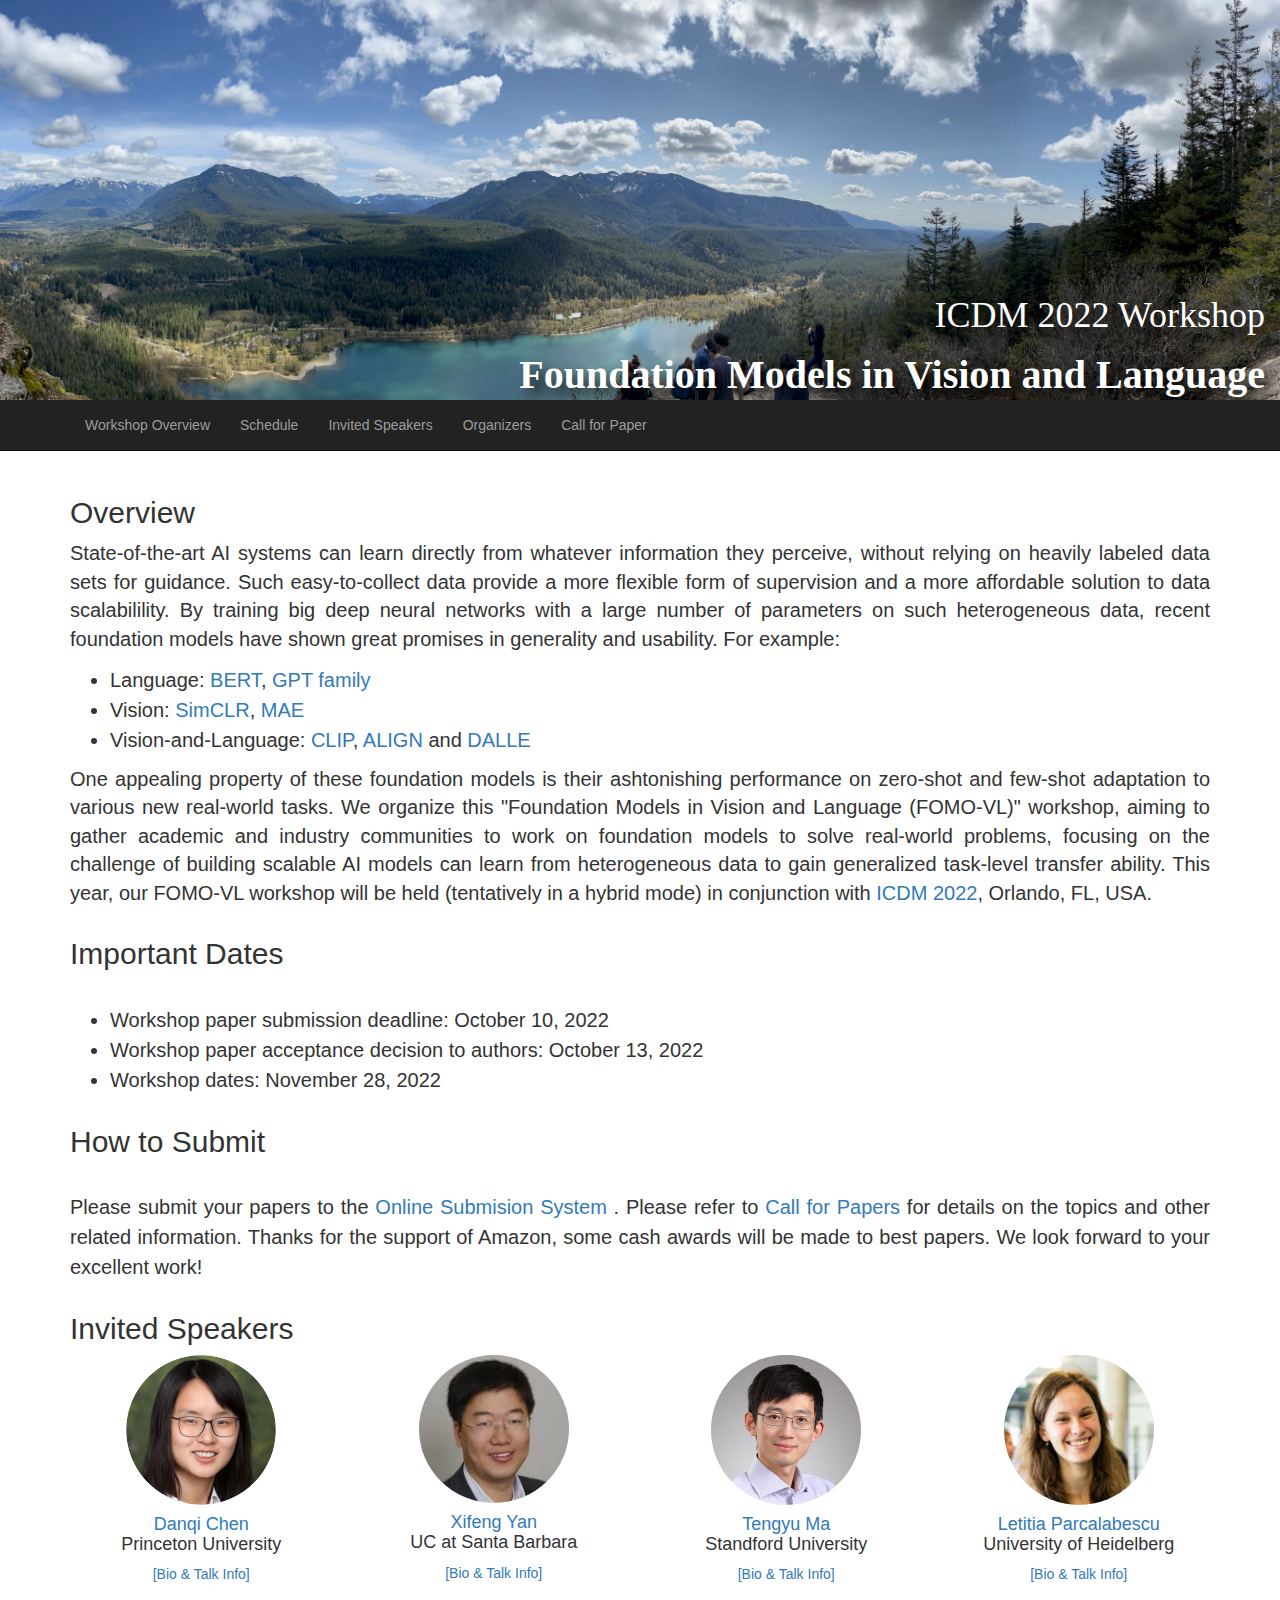
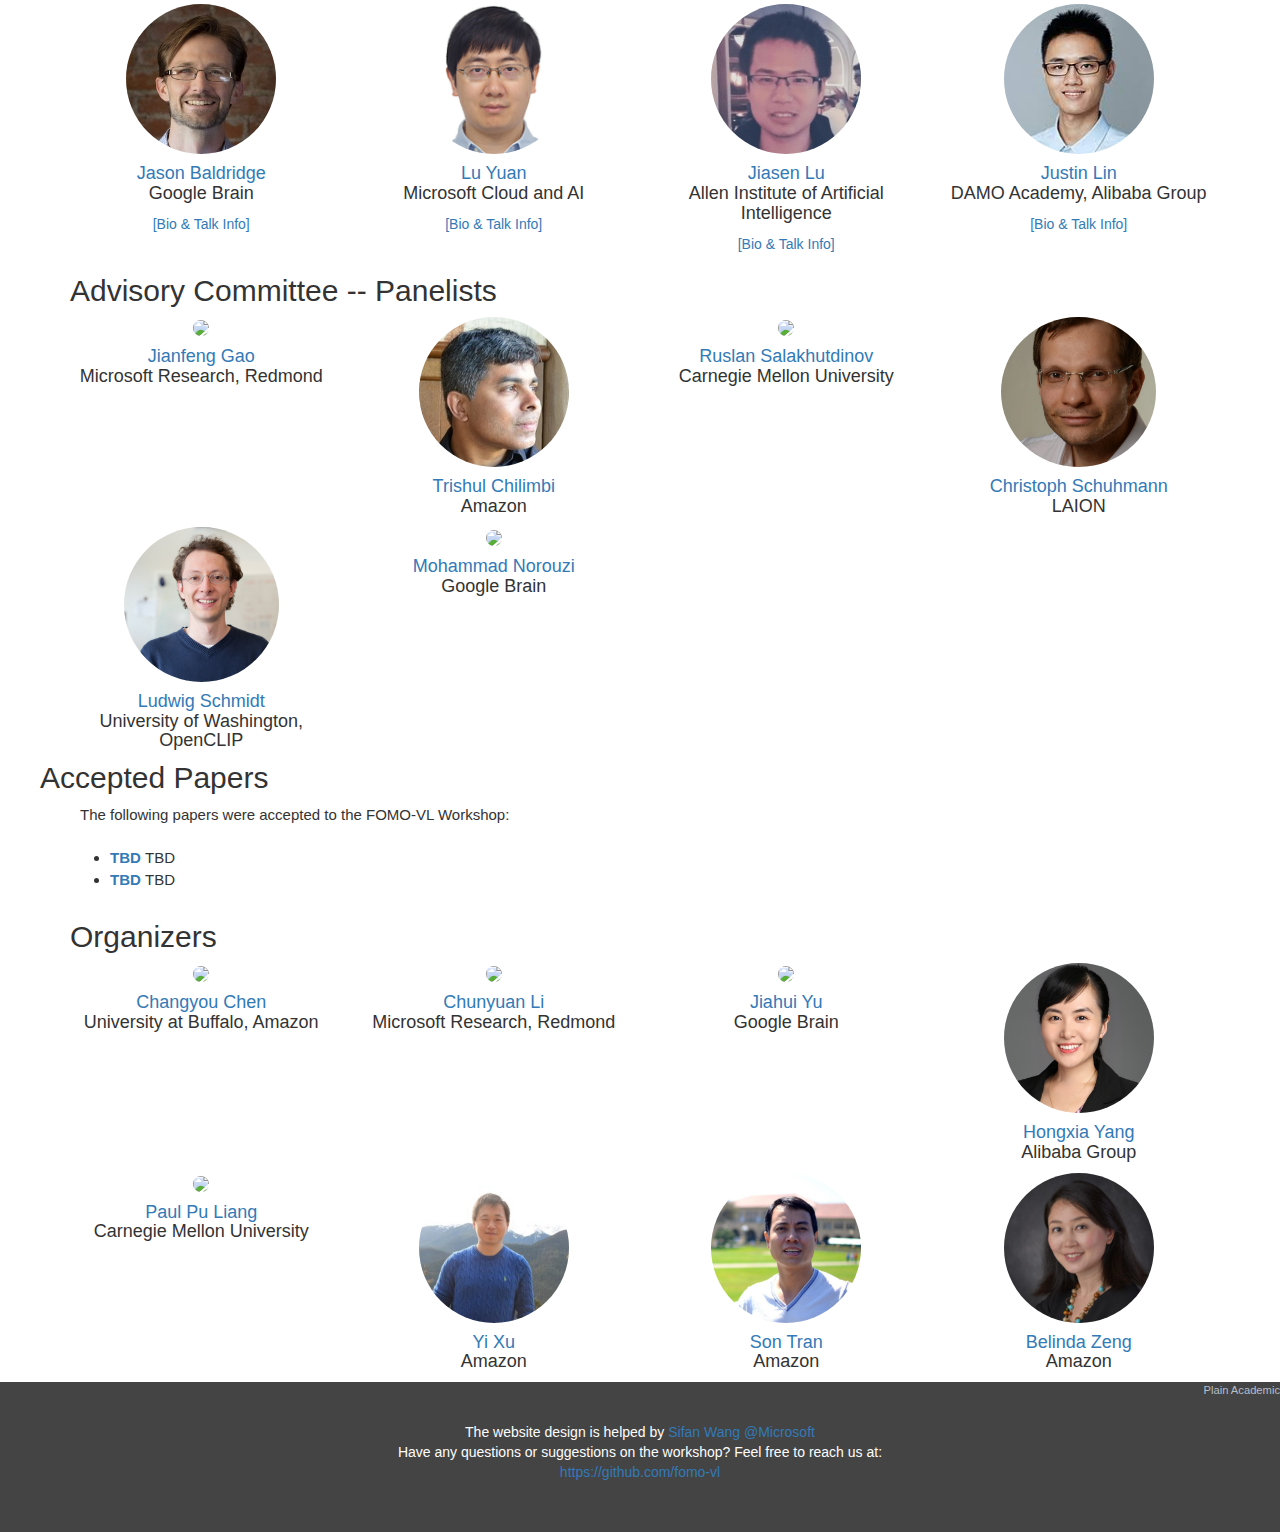
==== index.html @ 52d4c7d2 "Update index.html" ====
<!DOCTYPE html>
<!--
    Plain-Academic by Vasilios Mavroudis
    Released under the Simplified BSD License/FreeBSD (2-clause) License.
    https://github.com/mavroudisv/plain-academic
-->
<style type="text/css">
.abstract-content {
    display: none;
    padding: 5px;
}
</style>

<html lang="en">
<head>
  <title>ICDM 2022 Workshop on Foundation Models in Vision and Language</title>
  <meta charset="utf-8">
  <meta name="viewport" content="width=device-width, initial-scale=1">
  <link rel="stylesheet" href="https://maxcdn.bootstrapcdn.com/bootstrap/3.3.6/css/bootstrap.min.css" />
  <link rel="stylesheet" href="css/simple.css" />
  <script src="https://ajax.googleapis.com/ajax/libs/jquery/1.12.0/jquery.min.js"></script>
  <script src="https://maxcdn.bootstrapcdn.com/bootstrap/3.3.6/js/bootstrap.min.js"></script>
  <link href='https://fonts.googleapis.com/css?family=Oswald:700' rel='stylesheet' type='text/css' />
  <style>
      .center-cropped {
        object-fit: cover;
        object-position: center;
        width: 100%;
        height: 50%;
      }
      .fig {
        text-align: center;
        display: inline-block;
        width: 25%;
        vertical-align: top;
      }
      .navbar {
        max-width: 1370px;
        width: 100%;
        display: inline-block;
        left: 50%; 
        transform: translateX(-50%);
      }
  </style>
</head>
<body>

    <div class="header">
        <div class="headertext">
            <div class="title">ICDM 2022 Workshop</div>
            <div class="title title-bold">Foundation Models in Vision and Language</div>
        </div>
    </div>
<!-- Navigation -->
	<nav class="navbar navbar-inverse navbar-static-top" role="navigation">
	  <div class="container">
		<div class="navbar-header">
		  <button type="button" class="navbar-toggle collapsed" data-toggle="collapse" data-target="#bs-example-navbar-collapse-1">
						<span class="sr-only">Toggle navigation</span>
						<span class="icon-bar"></span>
						<span class="icon-bar"></span>
						<span class="icon-bar"></span>
					</button>
		</div>

		<!-- Collect the nav links, forms, and other content for toggling -->
		<div class="collapse navbar-collapse" id="bs-example-navbar-collapse-1">
		  <ul class="nav navbar-nav">
				  <li><a href="#overview">Workshop Overview</a></li>
				  <!-- <li><a href="#schedule">Schedule</a></li> -->
			  	<li><a href="subpage/schedule.html">Schedule</a></li>
				  <li><a href="#speakers">Invited Speakers</a></li> 
				  <li><a href="#organizers">Organizers</a></li> 
          <li><a href="subpage/callforpaper.html">Call for Paper</a></li>
		  </ul>
		</div>
	  </div>
	</nav>
  
  <!-- Page Content -->
    <div class="container">

        <div class="row">
            <!-- Entries Column -->
            <div class="col-md-12">
                <!-- <h2 id="overview">Workshop Overview</h2> -->
                <div style="font-family: sans-serif; font-size: 20px;">
                <div style="margin-top:1%; text-align:justify;">
                <h2 id="overview">Overview</h2>

		<p>State-of-the-art AI systems can learn directly from whatever information they perceive, without relying on heavily labeled data sets for guidance. Such easy-to-collect data provide a more flexible form of supervision and a more affordable solution to data scalabilility. By training big deep neural networks with a large number of parameters on such heterogeneous data, recent foundation models have shown great promises in generality and usability. For example:
      <ul style="font-family: sans-serif; font-size: 20px; margin-top:1%; text-align:justify; line-height: 30px;">
        <li>Language: <a href="https://arxiv.org/abs/1810.04805">BERT</a>, <a href="https://en.wikipedia.org/wiki/GPT-3">GPT family</a></li> 
        <li>Vision: <a href="https://arxiv.org/abs/2002.05709">SimCLR</a>, <a href="https://arxiv.org/abs/2111.06377">MAE</a></li> 
        <li>Vision-and-Language: <a href="https://openai.com/blog/clip/">CLIP</a>, <a href="https://ai.googleblog.com/2021/05/align-scaling-up-visual-and-vision.html">ALIGN</a> and <a href="https://openai.com/dall-e-2/">DALLE</a></li>
      </ul>
    </p>
        <p>One appealing property of these foundation models is their ashtonishing performance on zero-shot and few-shot adaptation to various new real-world tasks. We organize this "Foundation Models in Vision and Language (FOMO-VL)" workshop, aiming to gather academic and industry communities to work on foundation models to solve real-world problems, focusing on the challenge of building scalable AI models can learn from heterogeneous data to gain generalized task-level transfer ability. This year, our FOMO-VL workshop will be held (tentatively in a hybrid mode) in conjunction with <a href="https://icdm22.cse.usf.edu/">ICDM 2022</a>, Orlando, FL, USA.</p>
                </div>
                </div>
           </div>
           

           <div class="col-md-12">
                <h2 id="schedule">Important Dates</h2>
                <h3>
                <ul style="font-family: sans-serif; font-size: 20px; margin-top:3%; text-align:justify; line-height: 30px;">
                    <li>Workshop paper submission deadline: October 10, 2022</li>
                    <li>Workshop paper acceptance decision to authors: October 13, 2022</li>
                    <li>Workshop dates: November 28, 2022</li>
                </ul>
                </h3>
           </div>

	   <div class="col-md-12">
                <h2 id="submission">How to Submit</h2>
                  <p style="font-family: sans-serif; font-size: 20px; margin-top:3%; text-align:justify; line-height: 30px;">
                    Please submit your papers to the <a href="https://wi-lab.com/cyberchair/2022/icdm22/scripts/submit.php?subarea=S18&%20undisplay_detail=1&wh=/cyberchair/2022/icdm22/scripts/ws_submit.php"> Online Submision System </a>. Please refer to <a href="subpage/callforpaper.html"> Call for Papers </a> for details on the topics and other related information. Thanks for the support of Amazon, some cash awards will be made to best papers. We look forward to your excellent work!
                  </p>
           </div>

           <div class="col-md-12">
                <h2 id="speakers">Invited Speakers</h2>
                  <div class="row">

                  <div class="col-lg-3 fig">
                    <img src="img/danqi.jpeg" width="150px" height="auto" style="border-radius: 50%">
                    <figcaption><h4><a href="https://www.cs.princeton.edu/~danqic/">Danqi Chen</a><br>Princeton University</h4></figcaption>
		    <a class="abstract-toggle">[Bio & Talk Info]</a>
			<div class="abstract-content">
			<p><b>Danqi Chen</b> is an Assistant Professor of Computer Science at Princeton University and co-leads the Princeton NLP Group. Her recent research focuses on training, adapting, and understanding large language models, and developing scalable and generalizable NLP systems for question answering, information extraction, and conversational agents. Before joining Princeton, Danqi worked as a visiting scientist at Facebook AI Research. She received her Ph.D. from Stanford University (2018) and B.E. from Tsinghua University (2012), both in Computer Science. Danqi is a recipient of a Sloan Fellowship, a Samsung AI Researcher of the Year award, outstanding paper awards from ACL 2016, EMNLP 2017, and ACL 2022, and multiple research awards from industry.</p> 
				<p><b>Talk Title</b>: Building Language Models Based on Retrieval </p>
				<p><b>Abstract</b>: Large language models (LLMs) have utterly transformed the field of natural language processing. However, training LLMs comes at a massive financial and environmental cost, making them out of reach of academic research labs. Meanwhile, these models are costly to update and brittle in leaking private text data. In this talk, I will argue that retrieval-based language models are a promising way of scaling LMs and overcoming the above limitations. I will discuss recent developments of retrieval-based language models, compare their pros and cons, and show their benefits in interpretability, adaptability, and privacy. In particular, I will introduce a new training approach for retrieval-based language models called TRIME (TRaining with In-batch MEmories), which can train LMs to retrieve better from the text during inference.</p>
			</div>
			  <br>
                  </div><!-- /.col-lg-4 -->      

                  <div class="col-lg-3 fig">
                    <img src="img/xifeng.jpeg" width="150px" height="auto" style="border-radius: 50%">
                    <figcaption><h4><a href="https://sites.cs.ucsb.edu/~xyan/">Xifeng Yan</a><br>UC at Santa Barbara</h4></figcaption>
			<a class="abstract-toggle">[Bio & Talk Info]</a>
			<div class="abstract-content">
			<p><b>Xifeng Yan</b> is a professor at the University of California at Santa Barbara. He holds the Venkatesh Narayanamurti Chair of Computer Science. He received his Ph.D. degree in Computer Science from the University of Illinois at Urbana-Champaign in 2006. He was a research staff member at the IBM T. J. Watson Research Center between 2006 and 2008. His work is centered on knowledge discovery, knowledge bases, and conversational AI. His contribution can be found in data mining, database systems, natural language processing, and their applications in interdisciplinary areas. His works were extensively referenced, with over 23,000 citations per Google Scholar and thousands of software downloads. He received NSF CAREER Award, IBM Invention Achievement Award, ACM-SIGMOD Dissertation Runner-Up Award, IEEE ICDM 10-year Highest Impact Paper Award, 2022 PLDI Distinguished Paper Award, and 2022 VLDB Test of Time Award.</p> 
				<p><b>Talk Title</b>: Limitations of Language Models in Arithmetic Induction </p>
				<p><b>Abstract</b>: Recent work has shown that large pretrained Language Models (LMs) can not only perform remarkably well on a range of Natural Language Processing (NLP) tasks but also start improving on reasoning tasks. Surprisingly, we find that these models have limitations on certain basic symbolic manipulation tasks such as copy, reverse, and addition. When the total number of symbols or repeating symbols increases, the model performance drops quickly. We investigate the potential causes behind this phenomenon and examine a set of possible methods, including explicit positional markers, fine-grained computation steps, and LMs with callable programs. Experimental results show that none of these techniques can solve the simplest addition induction problem completely. In the end, we introduce LMs with tutor, which is demonstrated with every single step of teaching. By limiting the type of operations it can conduct, LMs with tutor is able to deliver 100% accuracy in situations of OOD for simple tasks, shedding new insights on the boundary of large LMs in induction.</p>
			</div>
			  <br>
                  </div><!-- /.col-lg-4 -->      
                        

                  <div class="col-lg-3 fig">
                    <img src="img/tengyu.jpeg" width="150px" height="auto" style="border-radius: 50%">
                    <figcaption><h4><a href="https://ai.stanford.edu/~tengyuma/">Tengyu Ma</a><br>Standford University</h4></figcaption>
			<a class="abstract-toggle">[Bio & Talk Info]</a>
			<div class="abstract-content">
			<p><b>Tengyu Ma</b> is an assistant professor of computer science and statistics at Stanford. His research interests broadly include topics in machine learning and algorithms, such as deep learning and its theory, (deep) reinforcement learning and its theory, representation learning, robustness, non-convex optimization, distributed optimization, and high-dimensional statistics.</p> 
				<p><b>Talk Title</b>: Toward understanding foundation models </p>
				<p><b>Abstract</b>: TBD</p>
			</div>
			  <br>
                  </div><!-- /.col-lg-4 -->      

                  <div class="col-lg-3 fig">
                    <img src="img/parcalabescu.jpeg" width="150px" height="auto" style="border-radius: 50%">
                    <figcaption><h4><a href="https://leti.blebli.de/index.html">Letitia Parcalabescu</a><br>University of Heidelberg</h4></figcaption>
			<a class="abstract-toggle">[Bio & Talk Info]</a>
			<div class="abstract-content">
			<p><b>Letitia Parcalabescu</b> After having studied Physics and Computer Science, Letitia is a PhD candidate at Heidelberg University in the Heidelberg Natural Language Processing Group. Her research focuses on vision and language integration in multimodal machine learning. Her side-project revolves around the "AI Coffee Break with Letitia" YouTube channel, where the animated Ms. Coffee Bean explains and visualizes concepts from the latest natural language processing, computer vision and multimodal research.</p> 
				<p><b>Talk Title</b>: VALSE: Phenomenon-centered testing of Vision and Language models </p>
				<p><b>Abstract</b>: In this talk, I will introduce Vision and Language (VL) models by (a) explaining what pretrained VL models are, (b) giving a short overview over the architecture of VL models, and (c) stating their contributions towards vision and language integration with neural networks. I will present our recent work on the new VALSE benchmark to assess the degree of success of VL integration. VL models are usually evaluated on tasks such as image-sentence alignment or visual question answering. While performance on these tasks is important, task-centered evaluation does not disentangle the fine-grained linguistic capabilities of VL models. By contrast, VALSE comprises a suite of six specific linguistic phenomena grounded in the visual modality. Our zero-shot experiments for five widely-used pretrained V&L models on VALSE---CLIP, LXMERT, VisualBERT, ViLBERT and ViLBERT 12-in-1--- suggest that current VL models have considerable difficulty addressing most phenomena.</p>
			</div>
			  <br>
        <br>
                  </div><!-- /.col-lg-4 -->
		   </div>
		   
	          <div class="row">
		  <div class="col-lg-3 fig">
                    <img src="img/jason.jpeg" width="150px" height="auto" style="border-radius: 50%">
                    <figcaption><h4><a href="https://research.google/people/JasonBaldridge/">Jason Baldridge</a><br>Google Brain</h4></figcaption>
			<a class="abstract-toggle">[Bio & Talk Info]</a>
			<div class="abstract-content">
			<p><b>Jason Baldridge</b> is a research scientist at Google, where he works on grounded language understanding. He was previously an Associate Professor of Computational Linguistics at the University of Texas at Austin. His most recent work has focused on vision-and-language navigation, text-and-image representation learning and generating images from language descriptions. Jason received his Ph.D. from the University of Edinburgh in 2002, where his doctoral dissertation on Multimodal Combinatory Categorial Grammar was awarded the 2003 Beth Dissertation Prize from the European Association for Logic, Language and Information.</p> 
				<p><b>Talk Title</b>: What's Missing in Text-to-Image Generation? Current Models and Paths Forward </p>
				<p><b>Abstract</b>: Text-to-image models have made quite remarkable and surprising progress in just the past year. I'll provide some broader context for research in this area, focusing especially on WordsEye (from 2000) and Google's recent Parti model. I'll highlight important failure modes of modern models in accurately depicting detailed textual descriptions and argue we need to be more precise in defining and developing description-to-depiction tasks as we consider data and modeling strategies that will allow the next generation of models to better represent descriptions and reflect them visually.</p>
			</div>
			  <br>
                  </div><!-- /.col-lg-4 -->
			  
		  <div class="col-lg-3 fig">
                    <img src="img/lu.jpeg" width="150px" height="auto" style="border-radius: 50%">
                    <figcaption><h4><a href="https://www.microsoft.com/en-us/research/people/luyuan/">Lu Yuan</a><br>Microsoft Cloud and AI</h4></figcaption>
			 <a class="abstract-toggle">[Bio & Talk Info]</a>
			<div class="abstract-content">
			<p><b>Lu Yuan</b> is a Principal Research Manager in the Cognitive Services Research at Microsoft Cloud and AI, Bellevue, WA. He got his MS degree from the Department of Electronic Engineering at Tsinghua University in 2005 and his Ph.D degree from Department of Computer Science & Engineering at the Hong Kong University of Science and Technology (HKUST) in 2009. Then, he joined Visual Computing Group at Microsoft Research Asia in August, 2009. His current research interests include: computer vision, large-scale pretraining, human understanding and computational photography.</p> 
				<p><b>Talk Title</b>: Florence: A New Computer Vision Foundation Model </p>
				<p><b>Abstract</b>: In this talk, I will introduce Florence, a new computer vision foundation model, which is trained on noisy web-scale dataset and demonstrates outstanding performance in a wide range of diverse downstream tasks and many types of transfer learning. It is critical for this mission to solve real-world computer vision applications. To develop the foundation model, we incorporate the latest hierarchical transformer architecture as encoders, and leverage unified contrastive learning to learn a good image-text embedding which empowers generic image understanding capability. The purpose of building foundation model is not solely improving the performance in close-world recognition tasks. The most important thing is that it is pushing the perception toward the open world and cognition. I will showcase how Florence enables open vocabulary recognition, self-evolving learning, and reasoning as humans do. Florence is designed to pave the way for building vision foundation models to power millions of real-world vision tasks and applications. In addition, the preliminary progress may motivate more research to build any breakthroughs for integrative AI. </p>
			</div>
			  <br>
                  </div><!-- /.col-lg-4 -->
			  
		  <div class="col-lg-3 fig">
                    <img src="img/jiasen.jpeg" width="150px" height="auto" style="border-radius: 50%">
                    <figcaption><h4><a href="https://scholar.google.com/citations?user=zP9K32EAAAAJ&hl=en">Jiasen Lu</a><br>Allen Institute of Artificial Intelligence</h4></figcaption>
			<a class="abstract-toggle">[Bio & Talk Info]</a>
			<div class="abstract-content">
			<p><b>Jiasen Lu</b>  is a research scientist in Prior at Allen Institute for AI, Seattle. His research interests span in computer vision, vision & language. Prior to joining AI2 at Feb, 2020, he earned his Ph.D. in Computer Science from School of Interactive Computing at Georgia Tech with thesis “Visually Grounded Language understanding and Generation”.</p> 
				<p><b>Talk Title</b>: Unified-IO: A Unified Model for Vision, Language and Multi-Modal Tasks </p>
				<p><b>Abstract</b>: In this talk, I will talk about Unified-IO, which is the first neural model to perform a large and diverse set of AI tasks spanning classical computer vision, image synthesis, vision-and-language, and natural language processing (NLP). Unified-IO achieves this broad unification by homogenizing every task's input and output into a sequence of tokens drawn from a discrete and finite vocabulary. </p>
			</div>
			  <br>
                  </div><!-- /.col-lg-4 -->
			  
		  <div class="col-lg-3 fig">
                    <img src="img/junyang.jpeg" width="150px" height="auto" style="border-radius: 50%">
                    <figcaption><h4><a href="https://justinlin610.github.io/">Justin Lin</a><br>DAMO Academy, Alibaba Group</h4></figcaption>
			<a class="abstract-toggle">[Bio & Talk Info]</a>
			<div class="abstract-content">
			<p><b>Junyang Lin</b> is a staff engineer at DAMO Academy, Alibaba Group. He received his master degree at Peking University in 2019. His research interests include multimodal representation learning, natural language processing, and computer vision, with a focus on large-scale pretraining. He has been in. charge of developing large-scale unified multimodal pretrained models, including M6, OFA, etc., and also the real-world applications of foundation models.</p> 
				<p><b>Talk Title</b>: Towards a One-For-All System for Multimodal Multitask Learning </p>
				<p><b>Abstract</b>: In recent years, mirroring large language models, multimodal pretraining that incorporates multimodal representation learning and large-scale pretraining has been developing rapidly and creating a series of new state-of-the-art performances in vision-language downstream tasks and even vision tasks. A trend this year is the unified models that enable multimodal multitask learning. They achieve both the unification of tasks as well as modalities and outstanding performance. This talk first reviews the developments of multimodal pretraining, and then provides an introduction to the One-For-All (OFA) model for vision-language pretraining and downstream transfer, and also a recently introduced framework OFASys that facilitates multimodal multitask learning with a simple interface. We hope this can promote the research in building generalist models. </p>
			</div>
			  <br>
                  </div><!-- /.col-lg-4 -->
              </div>
           </div>

	    <div class="col-md-12">
                <h2 id="advising">Advisory Committee -- Panelists</h2>
                  <div class="row">

                  <div class="col-lg-3 fig">
                    <img src="https://www.microsoft.com/en-us/research/uploads/prod/2020/09/20191101_170350330_iOS-4.jpg" width="140px" height="auto" style="border-radius: 50%">
                    <figcaption><h4><a href="https://www.microsoft.com/en-us/research/people/jfgao/">Jianfeng Gao</a><br>Microsoft Research, Redmond</h4></figcaption>
                </div><!-- /.col-lg-4 -->      
                        


                  <div class="col-lg-3 fig">
                    <img src="img/trishul.jpeg" width="150px" height="auto" style="border-radius: 50%">
                    <figcaption><h4><a href="https://scholar.google.com/citations?user=DrNeo_0AAAAJ&hl=en">Trishul Chilimbi</a><br>Amazon</h4></figcaption>
                </div><!-- /.col-lg-4 -->      
                        

                  <div class="col-lg-3 fig">
                    <img src="https://pbs.twimg.com/profile_images/550901065751592963/J3wFUStk_400x400.jpeg" width="150px" height="auto" style="border-radius: 50%">
                    <figcaption><h4><a href="https://www.cs.cmu.edu/~rsalakhu/">Ruslan Salakhutdinov</a><br>Carnegie Mellon University</h4></figcaption>
                </div><!-- /.col-lg-4 -->   

                  <div class="col-lg-3 fig">
                    <img src="img/Christoph.jpg" width="155px" height="auto" style="border-radius: 50%">
                    <figcaption><h4><a href="https://laion.ai/team/">Christoph Schuhmann</a><br>LAION</h4></figcaption>  
                  </div><!-- /.col-lg-4 -->
			  
		  <div class="col-lg-3 fig">
                    <img src="img/schmidt.jpeg" width="155px" height="auto" style="border-radius: 50%">
                    <figcaption><h4><a href="https://people.csail.mit.edu/ludwigs/">Ludwig Schmidt</a><br> University of Washington, OpenCLIP </h4></figcaption>  
                  </div><!-- /.col-lg-4 -->
                    
		  <div class="col-lg-3 fig">
                    <img src="https://norouzi.github.io/img/Mohammad_Norouzi.jpg" width="155px" height="auto" style="border-radius: 50%">
                    <figcaption><h4><a href="https://norouzi.github.io/">Mohammad Norouzi</a><br> Google Brain </h4></figcaption>  
                  </div><!-- /.col-lg-4 -->
                  </div>
           </div>
	    
	<div class="row">
	    <h2 id="accepted">Accepted Papers</h2>
            <div class="large-12 columns" style="text-align:left;">
                <p style="font-size:15px; font-weight: 400; text-align:left">
                    <ul style="font-size:15px;">
                        The following papers were accepted to the FOMO-VL Workshop:
                        <br>
                        <br>
                    
                        <li style="margin-left:30px">
                            <b> <a href=###>TBD  </a></b> TBD
                        </li>
                        <li style="margin-left:30px">
                            <b> <a href=###>TBD </a> </b> TBD
                        </li>
                    </ul>    
                </p>
            </div>
        </div>
	    
        <div class="col-md-12">
                <h2 id="organizers">Organizers</h2>
                <div class="row">
                  <div class="col-lg-3 fig">
                      <img src="https://cse.buffalo.edu/~changyou/images/ccy1.jpg" width="150px" height="auto" style="border-radius: 50%">
                      <figcaption><h4><a href="https://cse.buffalo.edu/~changyou/index.html">Changyou Chen</a><br>University at Buffalo, Amazon</h4></figcaption>
                  </div><!-- /.col-lg-4 -->
                  <div class="col-lg-3 fig">
                      <img src="https://pbs.twimg.com/profile_images/1512443346077188098/9Jg9eWHn_400x400.jpg" width="150px" height="auto" style="border-radius: 50%">
                      <figcaption><h4><a href="https://chunyuan.li/">Chunyuan Li</a><br>Microsoft Research, Redmond</h4></figcaption>
                  </div><!-- /.col-lg-4 -->
                  <div class="col-lg-3 fig">
                    <img src="https://jiahuiyu.com/resources/files/Jiahui_Yu.jpeg" width="150px" height="auto" style="border-radius: 50%">
                    <figcaption><h4><a href="https://jiahuiyu.com/">Jiahui Yu</a><br>Google Brain</h4></figcaption>
                </div><!-- /.col-lg-4 -->                  
                  <div class="col-lg-3 fig">
                      <img src="img/hongxia_yang.jpg" width="150px" height="auto" style="border-radius: 50%">
                      <figcaption><h4><a href="https://sites.google.com/site/hystatistics/">Hongxia Yang</a><br>Alibaba Group</h4></figcaption>
                  </div><!-- /.col-lg-4 -->
                  <div class="col-lg-3 fig">
                      <img src="https://www.cs.cmu.edu/~pliang/images/photo.jpeg" width="150px" height="auto" style="border-radius: 50%">
                      <figcaption><h4><a href="https://www.cs.cmu.edu/~pliang/">Paul Pu Liang</a><br>Carnegie Mellon University</h4></figcaption>
                  </div><!-- /.col-lg-4 -->
                  <div class="col-lg-3 fig">
                      <img src="img/yi_xu.jpeg" width="150px" height="auto" style="border-radius: 50%">
                      <figcaption><h4><a href="https://www.linkedin.com/in/yeahgoyixu">Yi Xu</a><br>Amazon</h4></figcaption>
                  </div><!-- /.col-lg-4 -->
                  <div class="col-lg-3 fig">
                      <img src="img/sontran.jpeg" width="150px" height="auto" style="border-radius: 50%">
                      <figcaption><h4><a href="https://www.linkedin.com/in/sontran">Son Tran</a><br>Amazon</h4></figcaption>
                  </div><!-- /.col-lg-4 -->
                  <div class="col-lg-3 fig">
                      <img src="img/belinda_zeng.jpeg" width="150px" height="auto" style="border-radius: 50%">
                      <figcaption><h4><a href="https://www.linkedin.com/in/belindazeng">Belinda Zeng</a><br>Amazon</h4></figcaption>
                  </div><!-- /.col-lg-4 -->
                </div>

            </div>
        </div>

    </div>
    <!-- /.container -->
    
    <!-- Other people may like it too! -->
    <a style="color:#b5bec9;font-size:0.8em; float:right;" href="https://github.com/mavroudisv/plain-academic">Plain Academic</a> 

    <footer style="background-color:#444; color:#fdfdfd; padding:40px 0;">
      <p style="text-align:center; font-family: sans-serif; font-size: 14px;">
      The website design is helped by <a href="https://www.linkedin.com/in/sifan-wang-99535012b/">Sifan Wang @Microsoft</a>  <br/>
      Have any questions or suggestions on the workshop?
      Feel free to reach us at: <br/>
      <a href="https://github.com/fomo-vl">https://github.com/fomo-vl</a><br/>
      </p>
  </footer>
    
 <script>
    $(document).foundation();
 </script>
<script>
    (function(i, s, o, g, r, a, m) {
        i['GoogleAnalyticsObject'] = r;
        i[r] = i[r] || function() {
            (i[r].q = i[r].q || []).push(arguments)
        }, i[r].l = 1 * new Date();
        a = s.createElement(o),
            m = s.getElementsByTagName(o)[0];
        a.async = 1;
        a.src = g;
        m.parentNode.insertBefore(a, m)
    })(window, document, 'script', '//www.google-analytics.com/analytics.js', 'ga');

    ga('create', 'UA-63638588-1', 'auto');
    ga('send', 'pageview');
    </script>
    <!-- jquery smooth scroll to id's -->
    <script>
    $(function() {
        $('a[href*=#]:not([href=#])').click(function() {
            if (location.pathname.replace(/^\//, '') == this.pathname.replace(/^\//, '') && location.hostname == this.hostname) {
                var target = $(this.hash);
                target = target.length ? target : $('[name=' + this.hash.slice(1) + ']');
                if (target.length) {
                    $('html,body').animate({
                        scrollTop: target.offset().top
                    }, 1000);
                    return false;
                }
            }
        });
    });
    </script>
    <script>
        $(".abstract-toggle").click(function () {

        $header = $(this);
        //getting the next element
        $content = $header.next();
        //open up the content needed - toggle the slide- if visible, slide up, if not slidedown.
        $content.slideToggle(500, function () {
            //execute this after slideToggle is done
            //change text of header based on visibility of content div
            $header.text(function () {
                //change text based on condition
                // return $content.is(":visible") ? "[Collapse]" : "[Expand]";
                return $content.is(":visible") ? "Collapse" : "[Bio & Talk Info]";
            });
        });

        });
    </script>
	
</body>

</html>
---- css/simple.css ----
.header{
    background-image:url(../img/PreviewImage.jpg);
    height:400px;
    background-repeat: no-repeat;
    background-position:center;
    background-size: auto 100%;
}
.headertext{
    width:100%;
    margin:auto;
}

.title {
  text-align:right;
  vertical-align: bottom;
  font-size:36px;
  font-weight:400;
  font-family:none;
  color:white;
  padding-top:290px;
  margin-right: 15px;
  margin-bottom: 0;
  text-shadow: 8px 8px 16px #000000;
}
.title-bold {
  margin-top: 5px;
  padding-top: 0;
  font-size:40px;
  font-weight:900;
}

.subtitle {
  text-align:center;
  vertical-align: bottom;
  font-size:32px;
  font-family:Helvetica;
  color:white;
  border-top:3px solid white;
  border-bottom:3px solid white;
  margin:auto;
  width:720px;
}

.code {
  font-family: Consolas,"courier new";
  color: crimson;
  background-color: #f1f1f1;
  padding: 2px;
  font-size: 100%;
}

table, th, td {
  border:1px solid black;
}

@media (min-width:1300px) { 
  .title {
    margin-right: calc(50% - 650px);
  }
}

@media (max-width:760px) { 
  .title {
    padding-top: 220px;
  }
  .title-bold {
    padding-top: 0;
  }
}

@media (max-width:400px) { 
  .title {
    font-size: 28px;
  }
  .title-bold {
    padding-top: 0;
    font-size: 30px;
    font-weight: 500;
  }
}
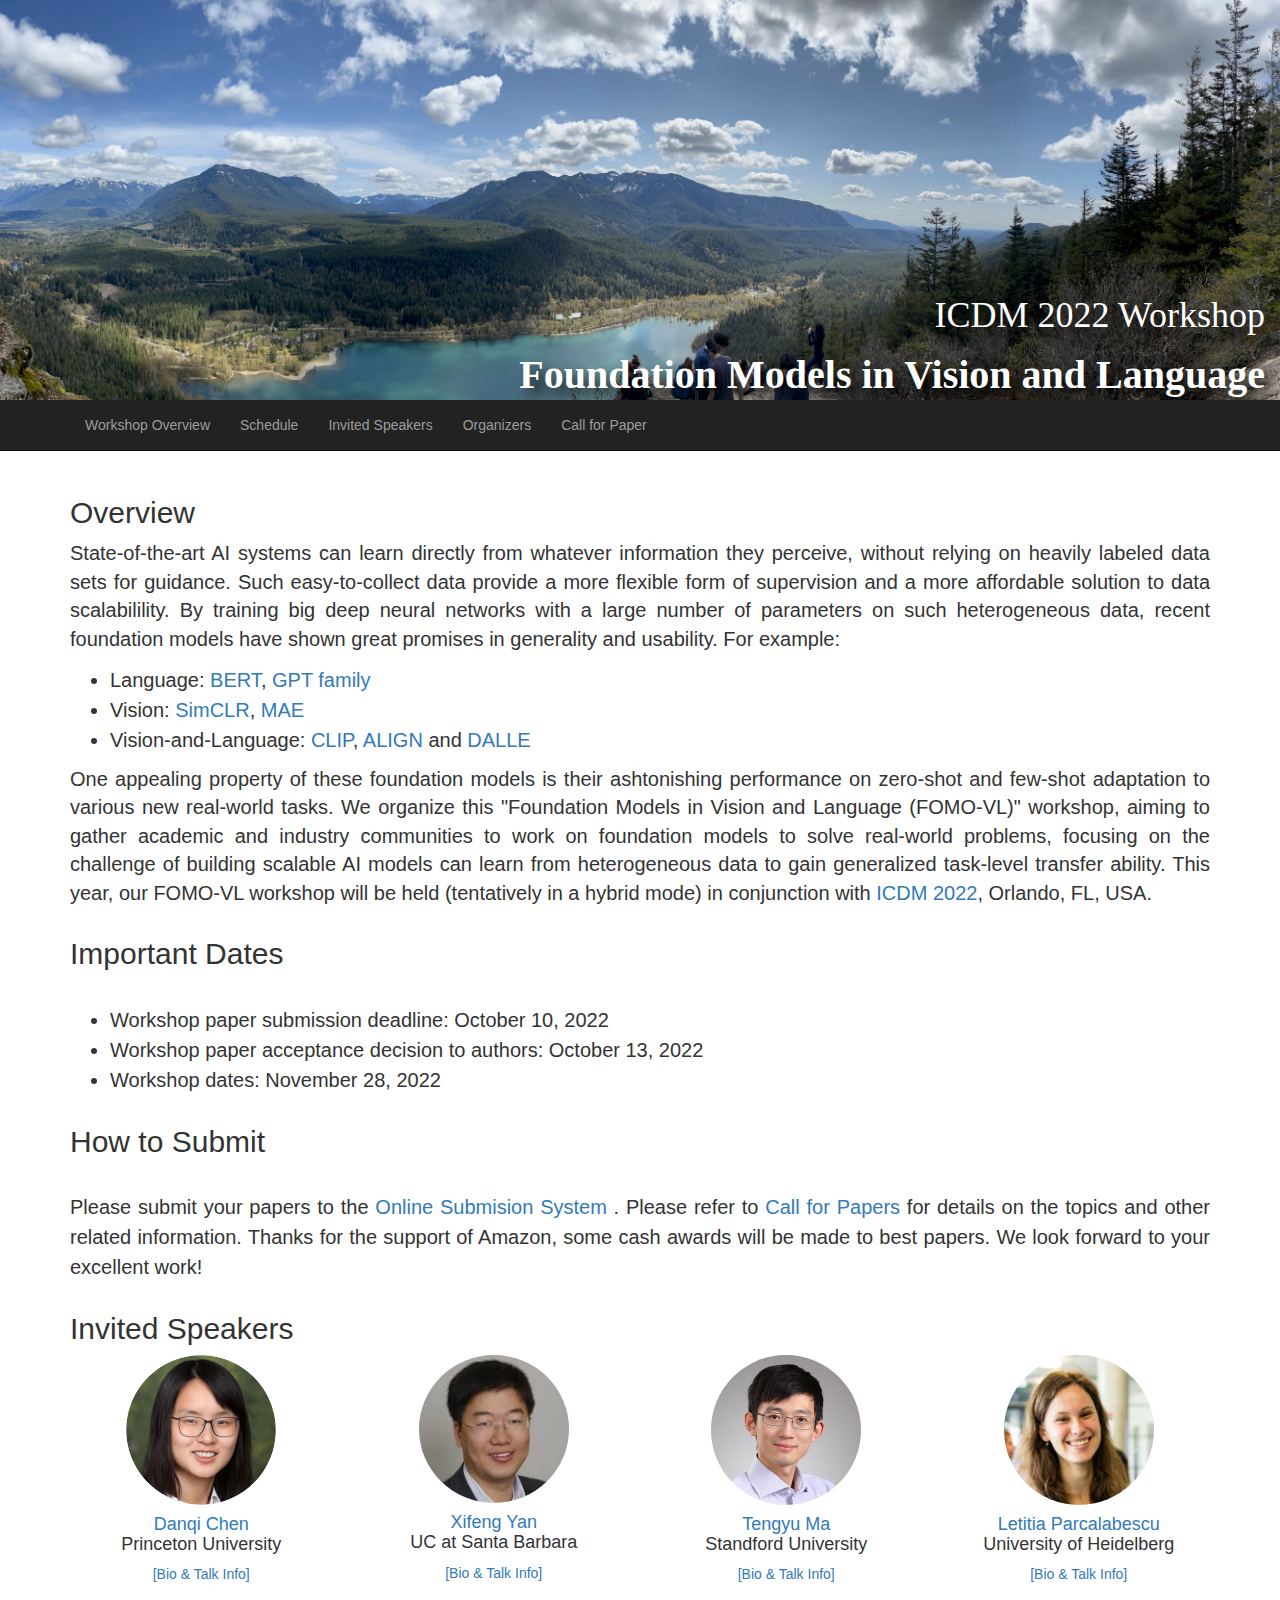
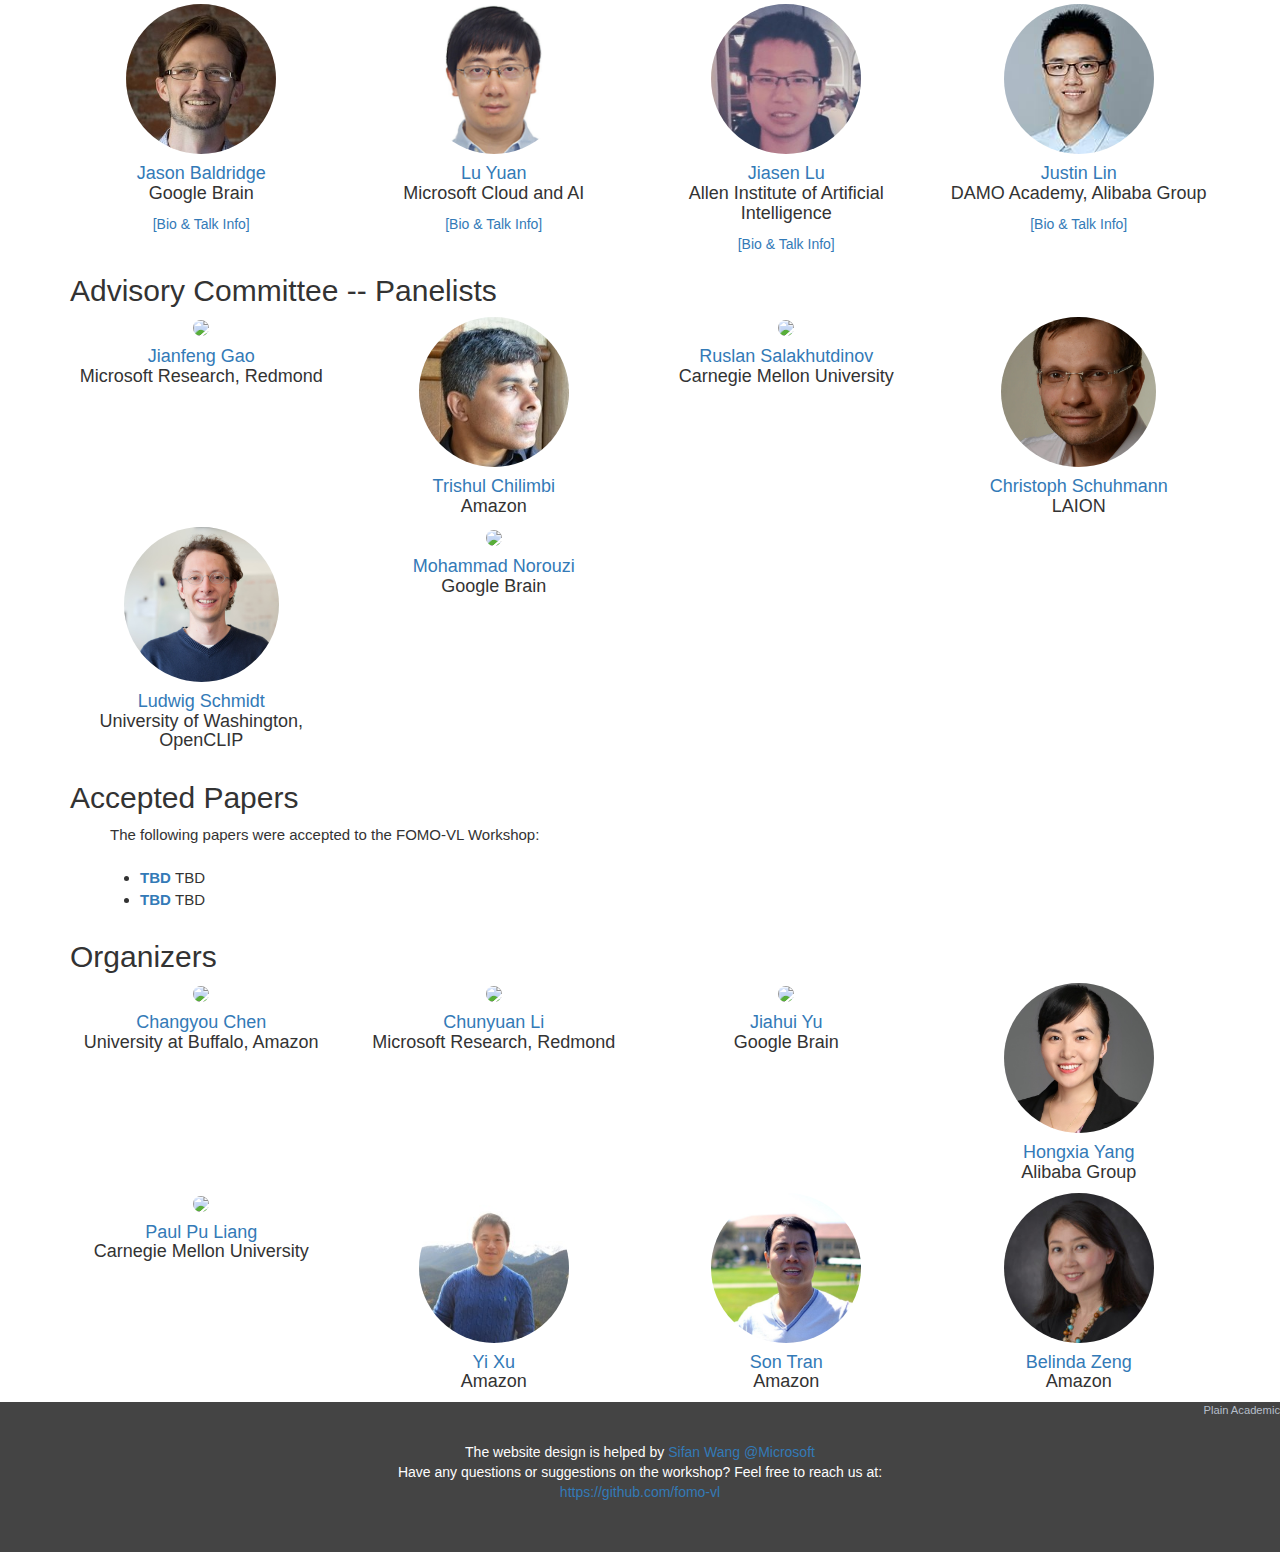
==== commit 2416b5f5: "Update index.html" ====
--- a/index.html
+++ b/index.html
@@ -264,7 +264,7 @@
                   </div>
            </div>
 	    
-	<div class="row">
+	   <div class="col-md-12">
 	    <h2 id="accepted">Accepted Papers</h2>
             <div class="large-12 columns" style="text-align:left;">
                 <p style="font-size:15px; font-weight: 400; text-align:left">
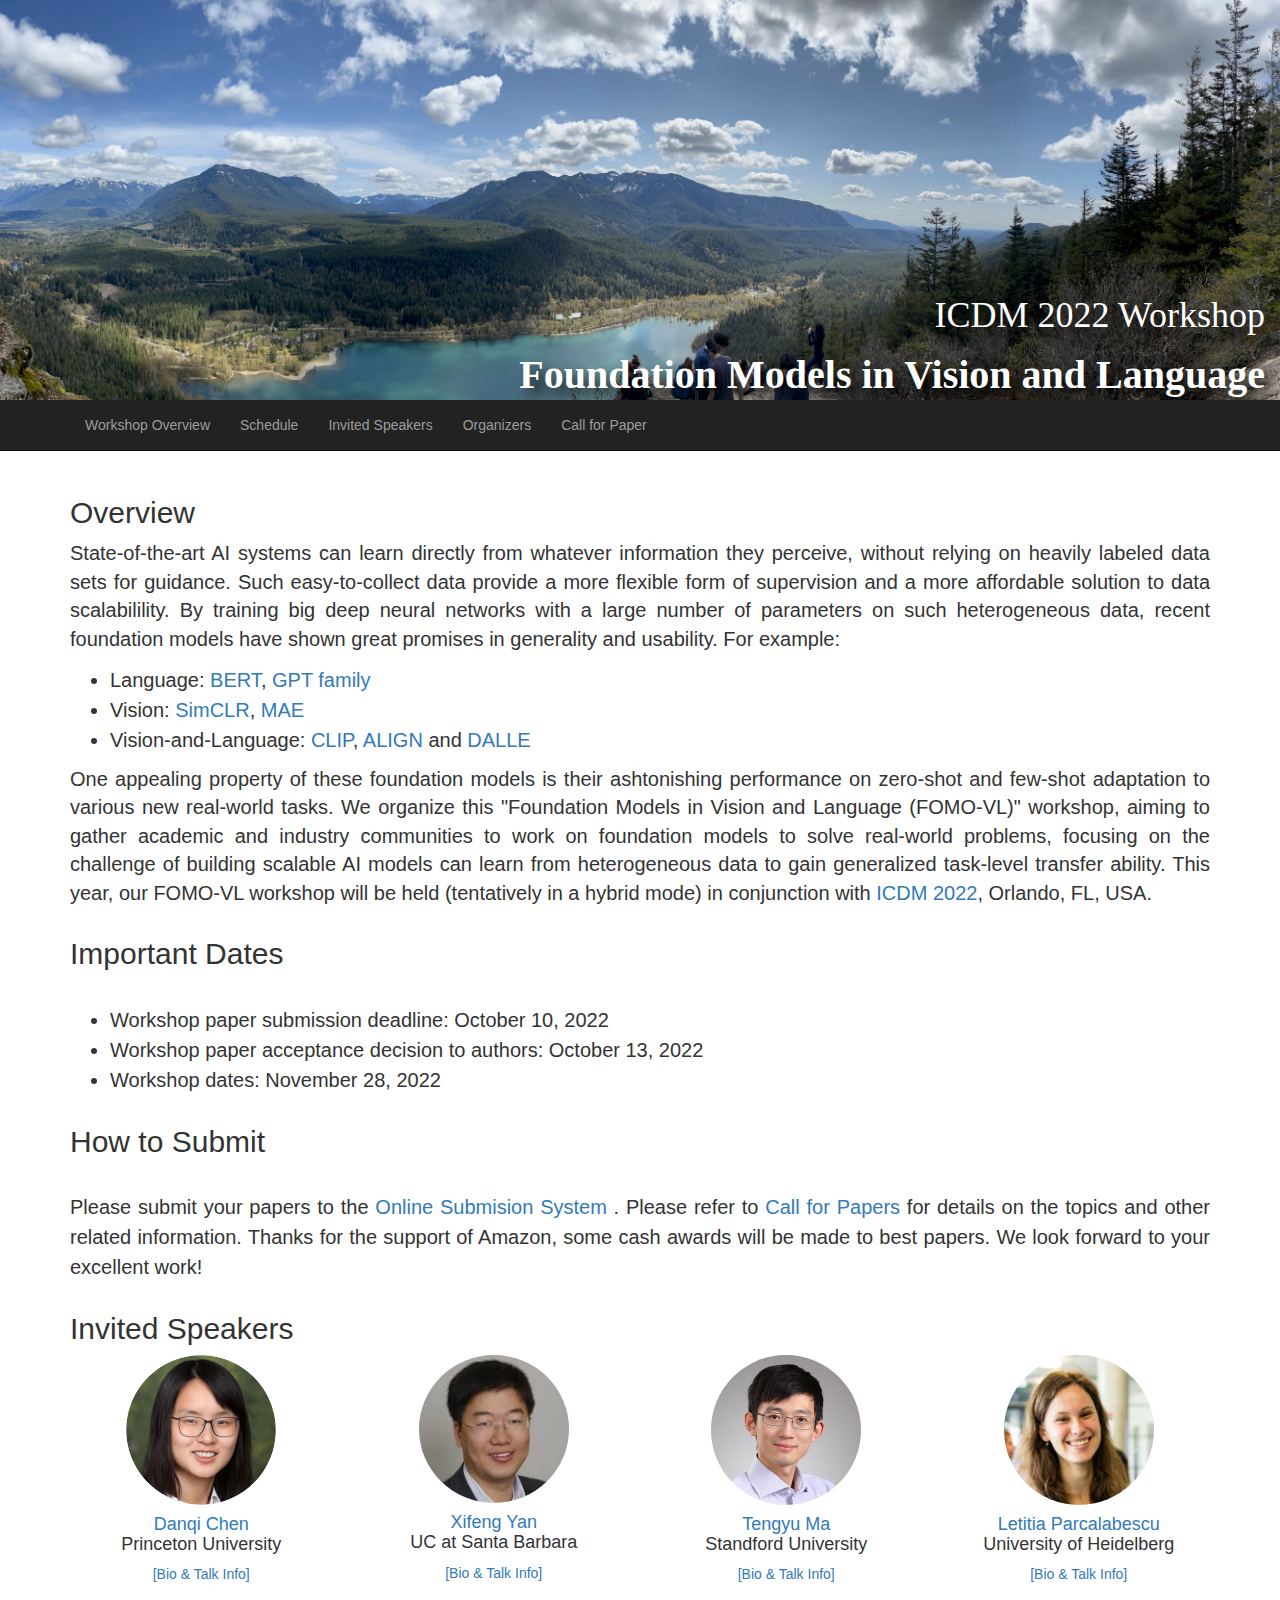
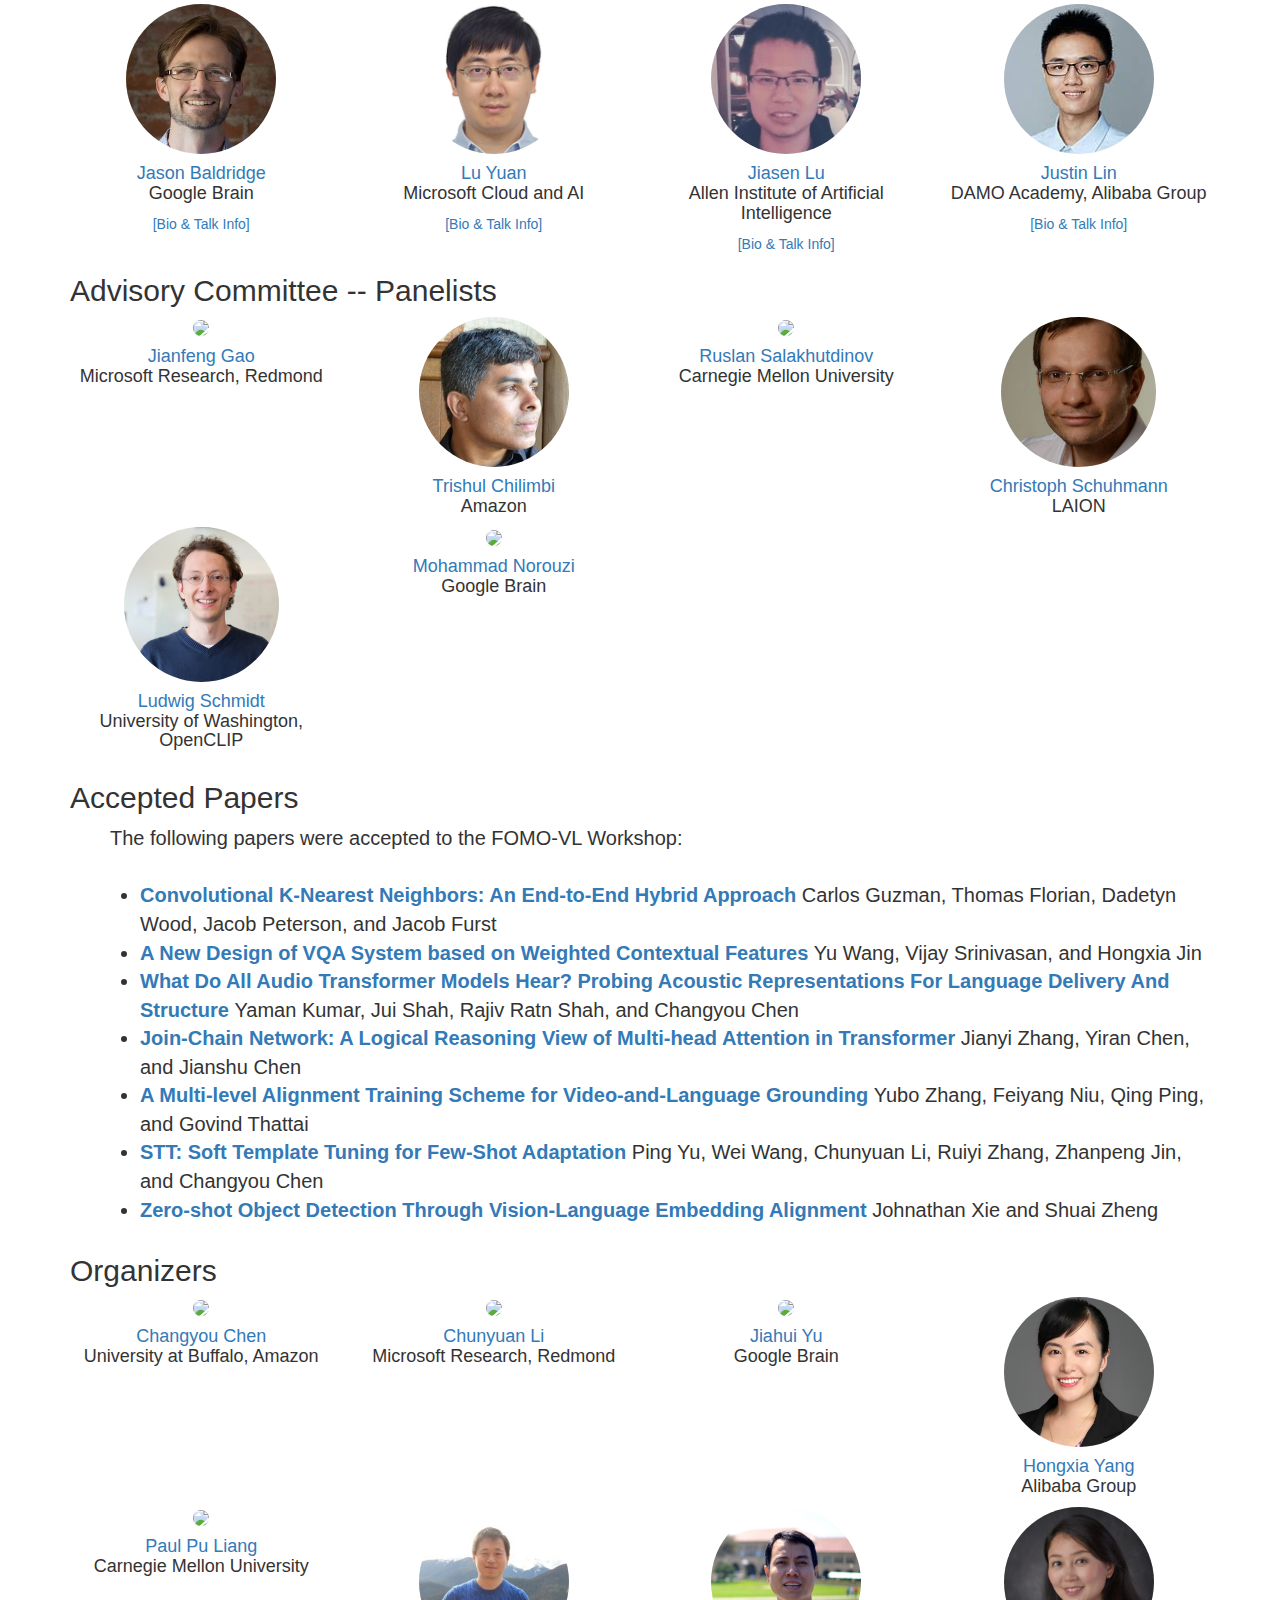
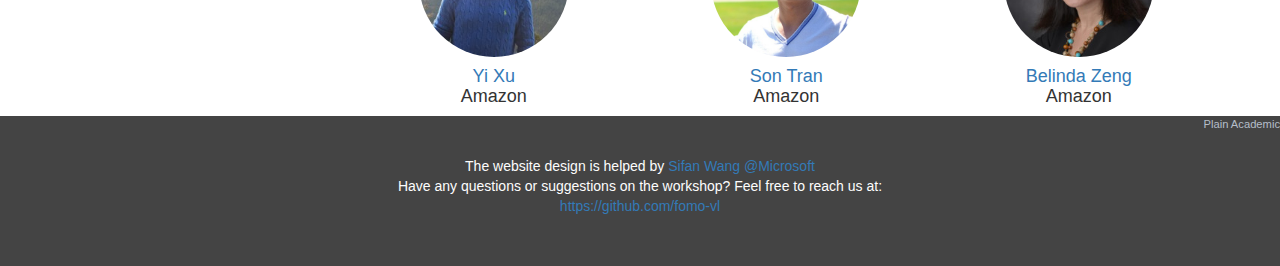
==== commit 7cd32409: "Update index.html" ====
--- a/index.html
+++ b/index.html
@@ -268,16 +268,31 @@
 	    <h2 id="accepted">Accepted Papers</h2>
             <div class="large-12 columns" style="text-align:left;">
                 <p style="font-size:15px; font-weight: 400; text-align:left">
-                    <ul style="font-size:15px;">
+                    <ul style="font-size:20px;">
                         The following papers were accepted to the FOMO-VL Workshop:
                         <br>
                         <br>
                     
                         <li style="margin-left:30px">
-                            <b> <a href=###>TBD  </a></b> TBD
-                        </li>
-                        <li style="margin-left:30px">
-                            <b> <a href=###>TBD </a> </b> TBD
+                            <b> <a href=papers/Guzman_et_al.pdf>Convolutional K-Nearest Neighbors: An End-to-End Hybrid Approach  </a></b> Carlos Guzman, Thomas Florian, Dadetyn Wood, Jacob Peterson, and Jacob Furst
+                        </li>
+                        <li style="margin-left:30px">
+                            <b> <a href=papeers/Wang_et_al.pdf>A New Design of VQA System based on Weighted Contextual Features </a> </b> Yu Wang, Vijay Srinivasan, and Hongxia Jin
+                        </li>
+                        <li style="margin-left:30px">
+                            <b> <a href=papeers/Kumar_et_al.pdf>What Do All Audio Transformer Models Hear? Probing Acoustic Representations For Language Delivery And Structure </a> </b> Yaman Kumar, Jui Shah, Rajiv Ratn Shah, and Changyou Chen
+                        </li>
+                        <li style="margin-left:30px">
+                            <b> <a href=papeers/Zhang_et_al.pdf>Join-Chain Network: A Logical Reasoning View of Multi-head Attention in Transformer </a> </b> Jianyi Zhang, Yiran Chen, and Jianshu Chen
+                        </li>
+                        <li style="margin-left:30px">
+                            <b> <a href=papeers/Zhang_Niu_et_al.pdf>A Multi-level Alignment Training Scheme for Video-and-Language Grounding </a> </b> Yubo Zhang, Feiyang Niu, Qing Ping, and Govind Thattai
+                        </li>
+                        <li style="margin-left:30px">
+                            <b> <a href=papeers/Yu_et_al.pdf>STT: Soft Template Tuning for Few-Shot Adaptation </a> </b> Ping Yu, Wei Wang, Chunyuan Li, Ruiyi Zhang, Zhanpeng Jin, and Changyou Chen
+                        </li>
+                        <li style="margin-left:30px">
+                            <b> <a href=papeers/Xie_et_al.pdf>Zero-shot Object Detection Through Vision-Language Embedding Alignment </a> </b> Johnathan Xie and Shuai Zheng
                         </li>
                     </ul>    
                 </p>
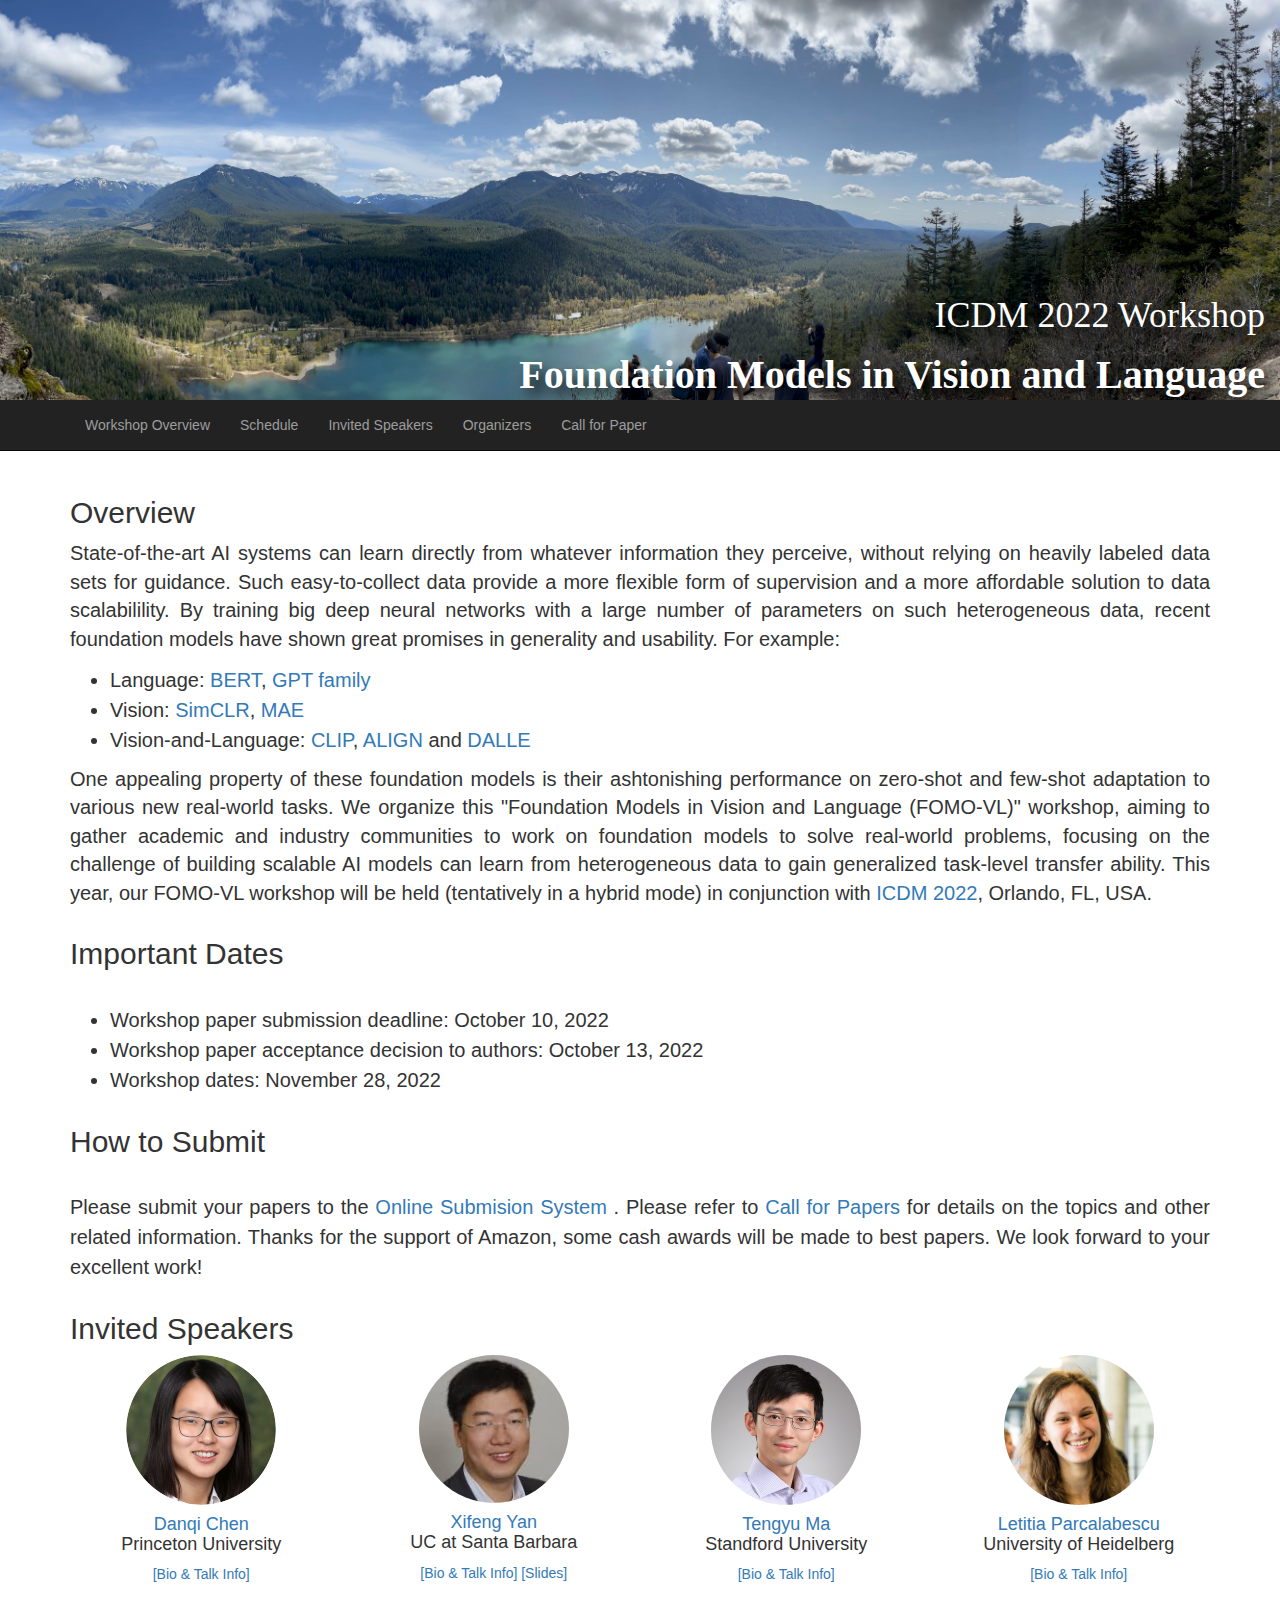
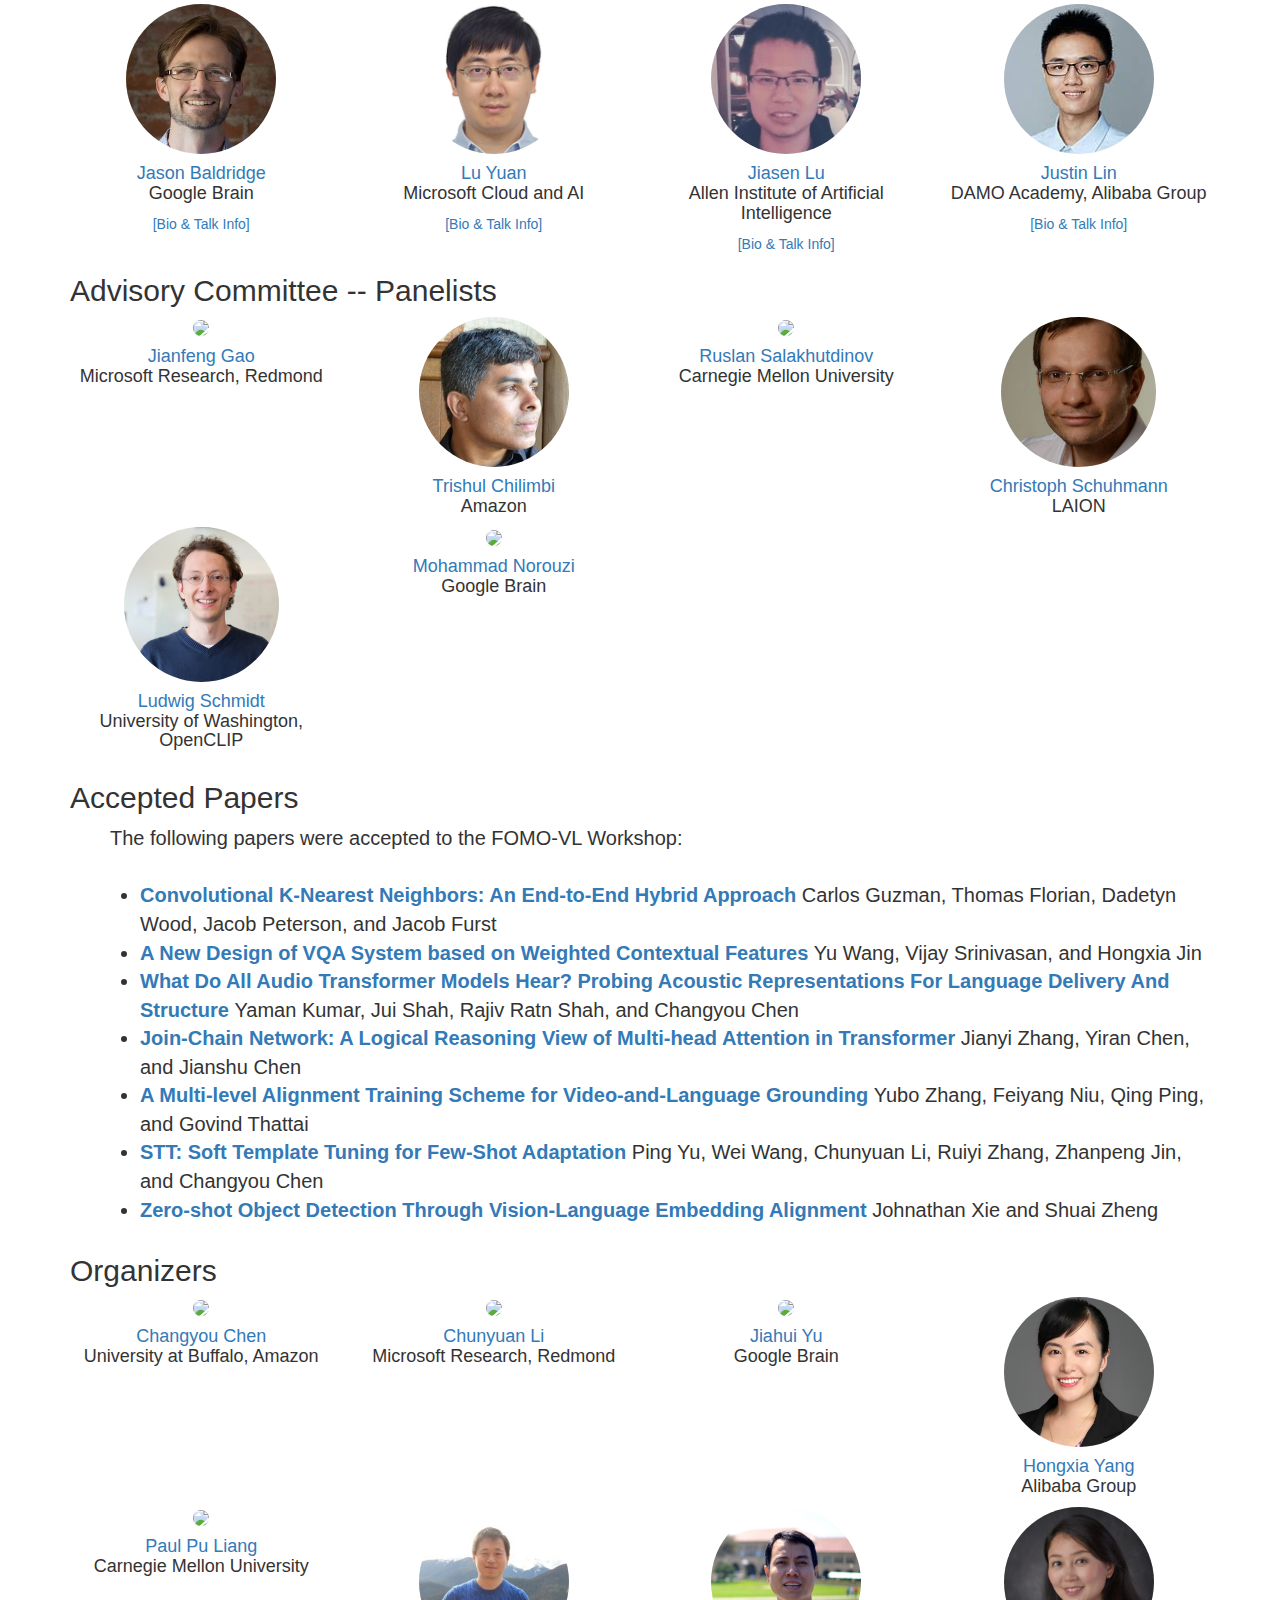
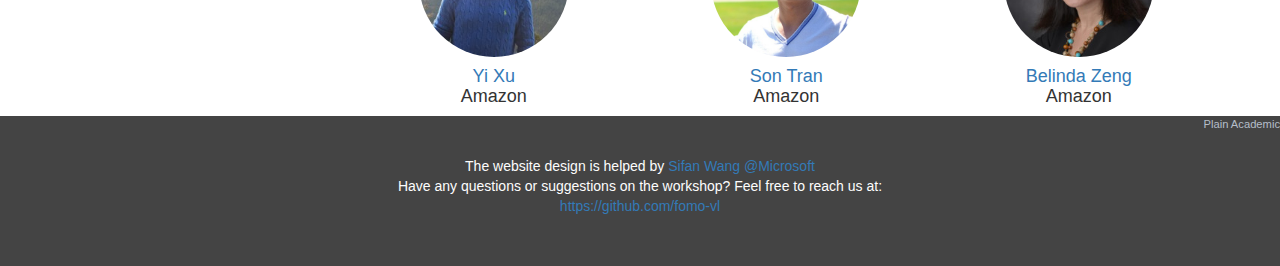
==== commit 7fe0afaf: "Update index.html" ====
--- a/index.html
+++ b/index.html
@@ -138,7 +138,7 @@
                   <div class="col-lg-3 fig">
                     <img src="img/xifeng.jpeg" width="150px" height="auto" style="border-radius: 50%">
                     <figcaption><h4><a href="https://sites.cs.ucsb.edu/~xyan/">Xifeng Yan</a><br>UC at Santa Barbara</h4></figcaption>
-			<a class="abstract-toggle">[Bio & Talk Info]</a>
+			<a class="abstract-toggle">[Bio & Talk Info]</a> <a href="slides/XifengYan_limitations_of_language_models_in_induction.pdf">[Slides]</a>
 			<div class="abstract-content">
 			<p><b>Xifeng Yan</b> is a professor at the University of California at Santa Barbara. He holds the Venkatesh Narayanamurti Chair of Computer Science. He received his Ph.D. degree in Computer Science from the University of Illinois at Urbana-Champaign in 2006. He was a research staff member at the IBM T. J. Watson Research Center between 2006 and 2008. His work is centered on knowledge discovery, knowledge bases, and conversational AI. His contribution can be found in data mining, database systems, natural language processing, and their applications in interdisciplinary areas. His works were extensively referenced, with over 23,000 citations per Google Scholar and thousands of software downloads. He received NSF CAREER Award, IBM Invention Achievement Award, ACM-SIGMOD Dissertation Runner-Up Award, IEEE ICDM 10-year Highest Impact Paper Award, 2022 PLDI Distinguished Paper Award, and 2022 VLDB Test of Time Award.</p> 
 				<p><b>Talk Title</b>: Limitations of Language Models in Arithmetic Induction </p>
@@ -153,9 +153,9 @@
                     <figcaption><h4><a href="https://ai.stanford.edu/~tengyuma/">Tengyu Ma</a><br>Standford University</h4></figcaption>
 			<a class="abstract-toggle">[Bio & Talk Info]</a>
 			<div class="abstract-content">
-			<p><b>Tengyu Ma</b> is an assistant professor of computer science and statistics at Stanford. His research interests broadly include topics in machine learning and algorithms, such as deep learning and its theory, (deep) reinforcement learning and its theory, representation learning, robustness, non-convex optimization, distributed optimization, and high-dimensional statistics.</p> 
+			<p><b>Tengyu Ma</b> is an assistant professor of Computer Science and Statistics at Stanford University. He received his Ph.D. from Princeton University and B.E. from Tsinghua University. His research interests include topics in machine learning and algorithms, such as deep learning and its theory, non-convex optimization, deep reinforcement learning, representation learning, and high-dimensional statistics. He is a recipient of the ACM Doctoral Dissertation Award Honorable Mention, the Sloan Fellowship, and NSF CAREER Award.</p> 
 				<p><b>Talk Title</b>: Toward understanding foundation models </p>
-				<p><b>Abstract</b>: TBD</p>
+				<p><b>Abstract</b>: AI is undergoing a paradigm shift with the rise of models pre-trained with self-supervisions and then adapted to a wide range of downstream tasks. However, their working largely remains a mystery; classical learning theory cannot explain why pre-training on an unsupervised task can help many different downstream tasks. This talk will first investigate the role of pre-training losses in extracting meaningful structural information from unlabeled data, especially in the infinite data regime. Concretely, I will show that the contrastive loss can give rise to embeddings whose Euclidean distance captures the manifold distance between raw data (or, more generally, the graph distance of a so-called positive-pair graph). Then, I will discuss two other elements that seem necessary for a sharp explanation of the behavior of practical pre-trained models:  inductive bias of architectures and implicit bias of optimizers. I will introduce a recent project that demonstrates the implicit bias of optimizers in pre-training, even with infinite pre-training data, empirically and theoretically.</p>
 			</div>
 			  <br>
                   </div><!-- /.col-lg-4 -->      
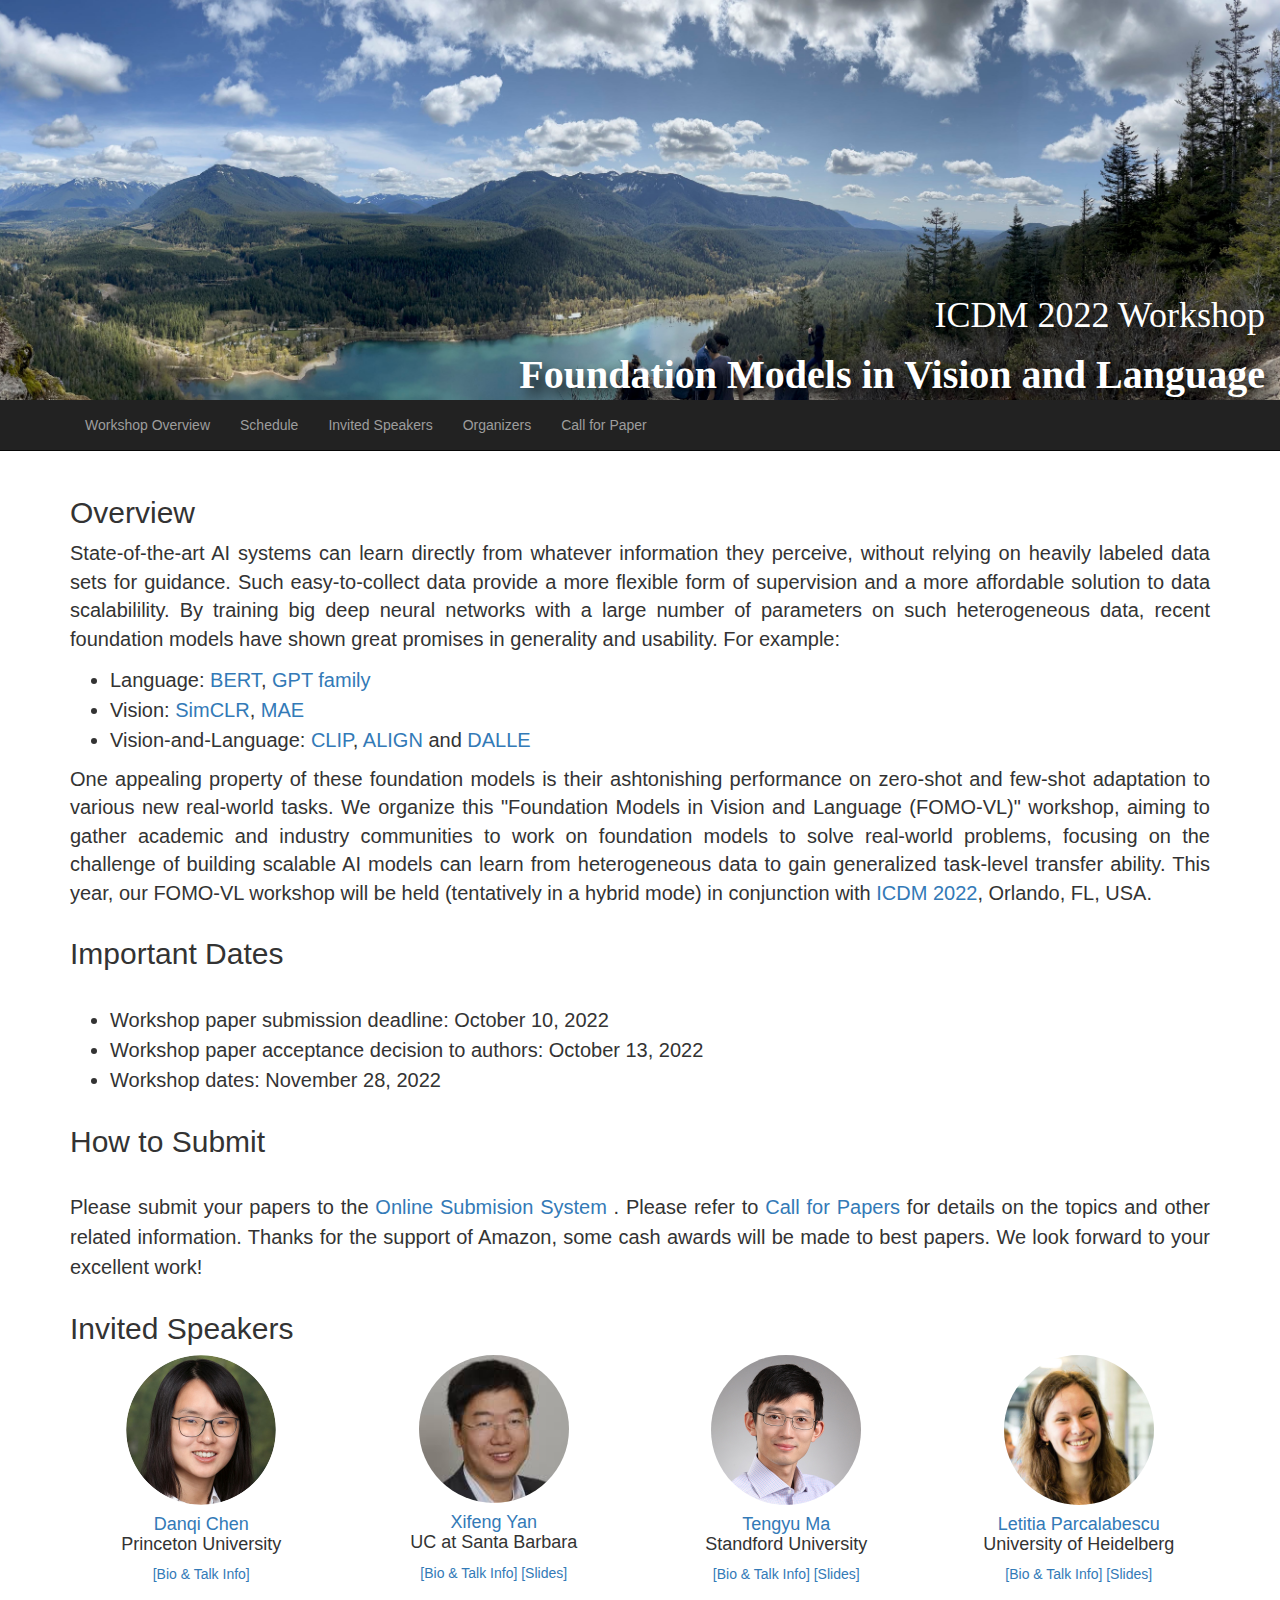
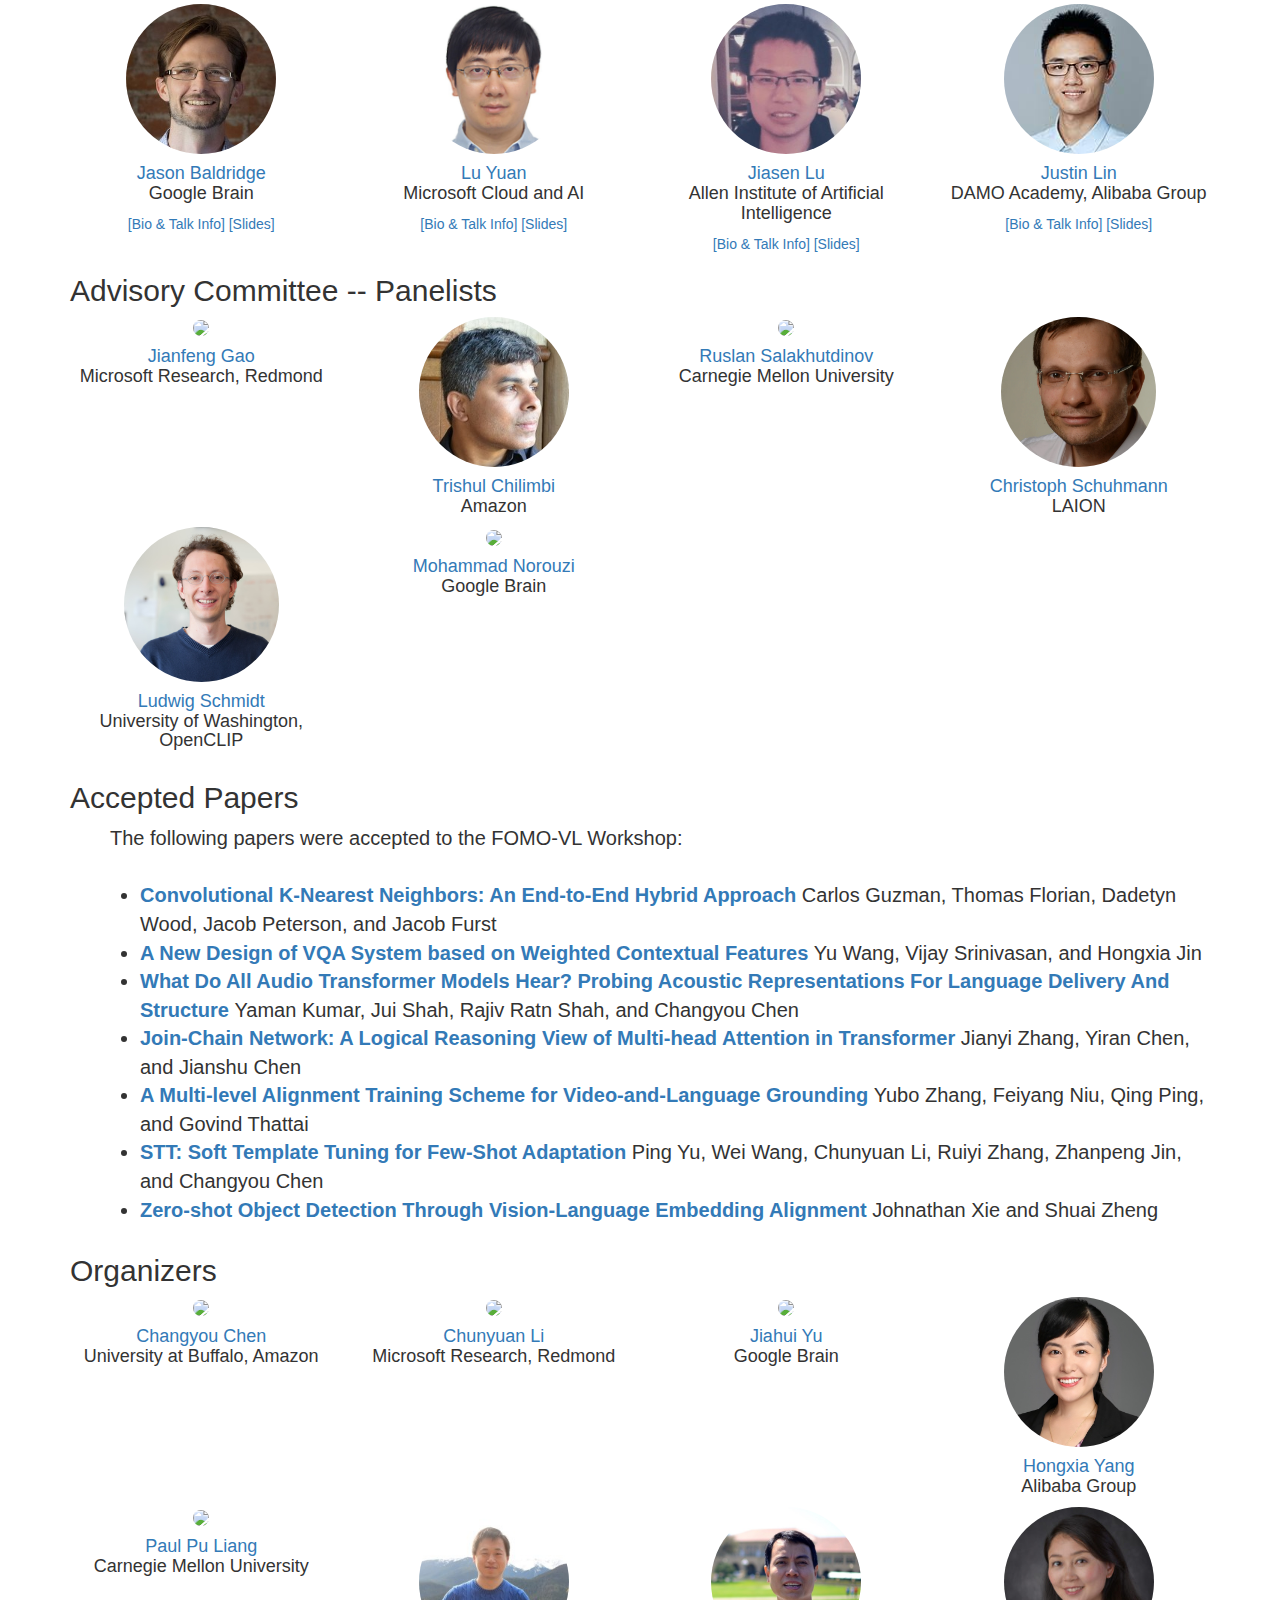
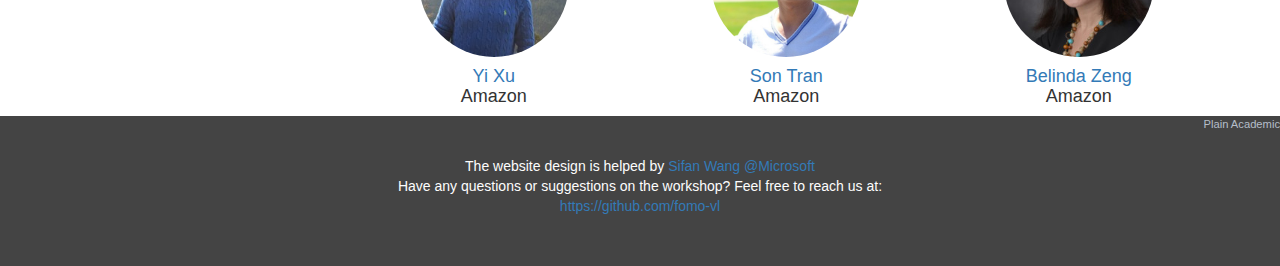
==== commit 8c5060ed: "Update index.html" ====
--- a/index.html
+++ b/index.html
@@ -151,7 +151,7 @@
                   <div class="col-lg-3 fig">
                     <img src="img/tengyu.jpeg" width="150px" height="auto" style="border-radius: 50%">
                     <figcaption><h4><a href="https://ai.stanford.edu/~tengyuma/">Tengyu Ma</a><br>Standford University</h4></figcaption>
-			<a class="abstract-toggle">[Bio & Talk Info]</a>
+			<a class="abstract-toggle">[Bio & Talk Info]</a> <a href="slides/TengyuMa_implicit-bias-lm-icdm-workshop-Dec2022.pdf">[Slides]</a>
 			<div class="abstract-content">
 			<p><b>Tengyu Ma</b> is an assistant professor of Computer Science and Statistics at Stanford University. He received his Ph.D. from Princeton University and B.E. from Tsinghua University. His research interests include topics in machine learning and algorithms, such as deep learning and its theory, non-convex optimization, deep reinforcement learning, representation learning, and high-dimensional statistics. He is a recipient of the ACM Doctoral Dissertation Award Honorable Mention, the Sloan Fellowship, and NSF CAREER Award.</p> 
 				<p><b>Talk Title</b>: Toward understanding foundation models </p>
@@ -163,7 +163,7 @@
                   <div class="col-lg-3 fig">
                     <img src="img/parcalabescu.jpeg" width="150px" height="auto" style="border-radius: 50%">
                     <figcaption><h4><a href="https://leti.blebli.de/index.html">Letitia Parcalabescu</a><br>University of Heidelberg</h4></figcaption>
-			<a class="abstract-toggle">[Bio & Talk Info]</a>
+			<a class="abstract-toggle">[Bio & Talk Info]</a> <a href="slides/Parcalabescu_FMVL.pdf">[Slides]</a>
 			<div class="abstract-content">
 			<p><b>Letitia Parcalabescu</b> After having studied Physics and Computer Science, Letitia is a PhD candidate at Heidelberg University in the Heidelberg Natural Language Processing Group. Her research focuses on vision and language integration in multimodal machine learning. Her side-project revolves around the "AI Coffee Break with Letitia" YouTube channel, where the animated Ms. Coffee Bean explains and visualizes concepts from the latest natural language processing, computer vision and multimodal research.</p> 
 				<p><b>Talk Title</b>: VALSE: Phenomenon-centered testing of Vision and Language models </p>
@@ -178,7 +178,7 @@
 		  <div class="col-lg-3 fig">
                     <img src="img/jason.jpeg" width="150px" height="auto" style="border-radius: 50%">
                     <figcaption><h4><a href="https://research.google/people/JasonBaldridge/">Jason Baldridge</a><br>Google Brain</h4></figcaption>
-			<a class="abstract-toggle">[Bio & Talk Info]</a>
+			<a class="abstract-toggle">[Bio & Talk Info]</a> <a href="slides/Baldridge -Text-to-Image.pdf">[Slides]</a>
 			<div class="abstract-content">
 			<p><b>Jason Baldridge</b> is a research scientist at Google, where he works on grounded language understanding. He was previously an Associate Professor of Computational Linguistics at the University of Texas at Austin. His most recent work has focused on vision-and-language navigation, text-and-image representation learning and generating images from language descriptions. Jason received his Ph.D. from the University of Edinburgh in 2002, where his doctoral dissertation on Multimodal Combinatory Categorial Grammar was awarded the 2003 Beth Dissertation Prize from the European Association for Logic, Language and Information.</p> 
 				<p><b>Talk Title</b>: What's Missing in Text-to-Image Generation? Current Models and Paths Forward </p>
@@ -190,7 +190,7 @@
 		  <div class="col-lg-3 fig">
                     <img src="img/lu.jpeg" width="150px" height="auto" style="border-radius: 50%">
                     <figcaption><h4><a href="https://www.microsoft.com/en-us/research/people/luyuan/">Lu Yuan</a><br>Microsoft Cloud and AI</h4></figcaption>
-			 <a class="abstract-toggle">[Bio & Talk Info]</a>
+			 <a class="abstract-toggle">[Bio & Talk Info]</a> <a href="slides/LuYuan_Florence.pdf">[Slides]</a>
 			<div class="abstract-content">
 			<p><b>Lu Yuan</b> is a Principal Research Manager in the Cognitive Services Research at Microsoft Cloud and AI, Bellevue, WA. He got his MS degree from the Department of Electronic Engineering at Tsinghua University in 2005 and his Ph.D degree from Department of Computer Science & Engineering at the Hong Kong University of Science and Technology (HKUST) in 2009. Then, he joined Visual Computing Group at Microsoft Research Asia in August, 2009. His current research interests include: computer vision, large-scale pretraining, human understanding and computational photography.</p> 
 				<p><b>Talk Title</b>: Florence: A New Computer Vision Foundation Model </p>
@@ -202,7 +202,7 @@
 		  <div class="col-lg-3 fig">
                     <img src="img/jiasen.jpeg" width="150px" height="auto" style="border-radius: 50%">
                     <figcaption><h4><a href="https://scholar.google.com/citations?user=zP9K32EAAAAJ&hl=en">Jiasen Lu</a><br>Allen Institute of Artificial Intelligence</h4></figcaption>
-			<a class="abstract-toggle">[Bio & Talk Info]</a>
+			<a class="abstract-toggle">[Bio & Talk Info]</a> <a href="slides/JiasenLu_uio_talk.pdf">[Slides]</a>
 			<div class="abstract-content">
 			<p><b>Jiasen Lu</b>  is a research scientist in Prior at Allen Institute for AI, Seattle. His research interests span in computer vision, vision & language. Prior to joining AI2 at Feb, 2020, he earned his Ph.D. in Computer Science from School of Interactive Computing at Georgia Tech with thesis “Visually Grounded Language understanding and Generation”.</p> 
 				<p><b>Talk Title</b>: Unified-IO: A Unified Model for Vision, Language and Multi-Modal Tasks </p>
@@ -214,7 +214,7 @@
 		  <div class="col-lg-3 fig">
                     <img src="img/junyang.jpeg" width="150px" height="auto" style="border-radius: 50%">
                     <figcaption><h4><a href="https://justinlin610.github.io/">Justin Lin</a><br>DAMO Academy, Alibaba Group</h4></figcaption>
-			<a class="abstract-toggle">[Bio & Talk Info]</a>
+			<a class="abstract-toggle">[Bio & Talk Info]</a> <a href="slides/Junyang_OFA-ICDM.pdf">[Slides]</a>
 			<div class="abstract-content">
 			<p><b>Junyang Lin</b> is a staff engineer at DAMO Academy, Alibaba Group. He received his master degree at Peking University in 2019. His research interests include multimodal representation learning, natural language processing, and computer vision, with a focus on large-scale pretraining. He has been in. charge of developing large-scale unified multimodal pretrained models, including M6, OFA, etc., and also the real-world applications of foundation models.</p> 
 				<p><b>Talk Title</b>: Towards a One-For-All System for Multimodal Multitask Learning </p>
